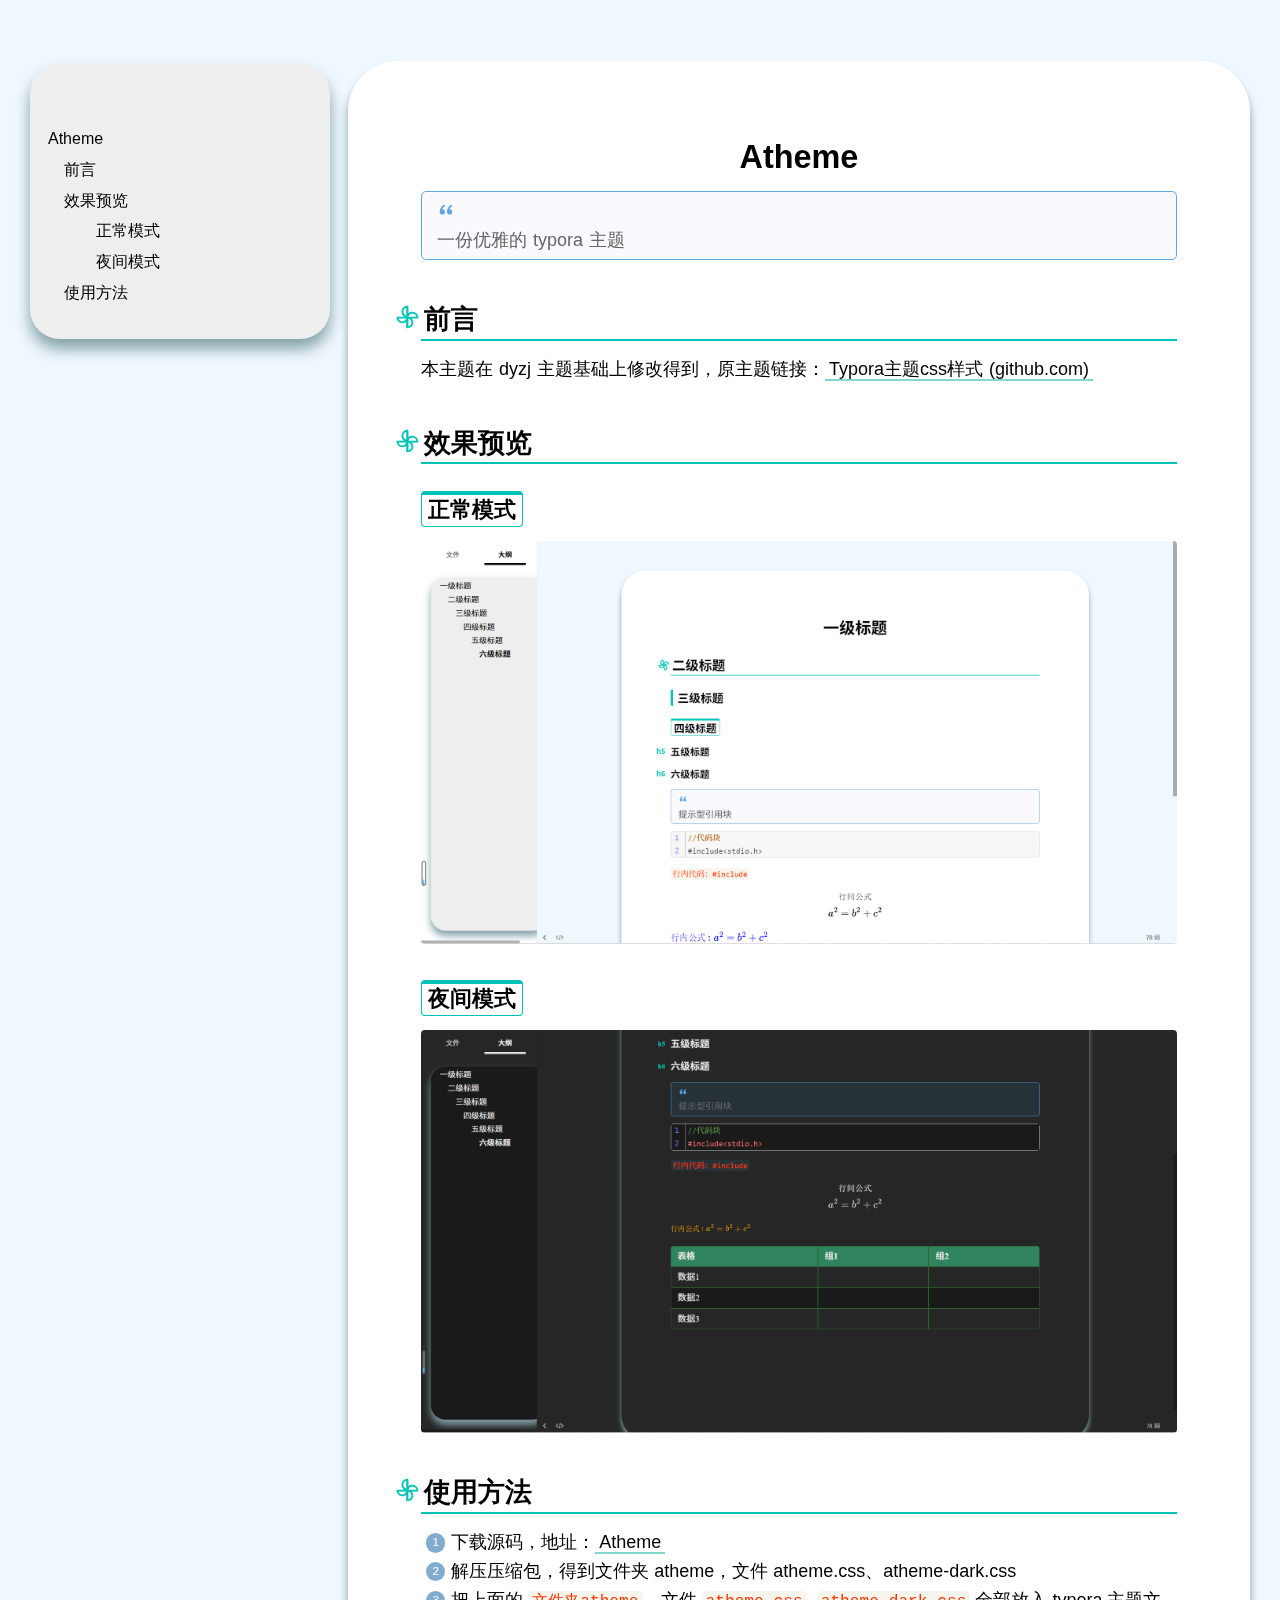
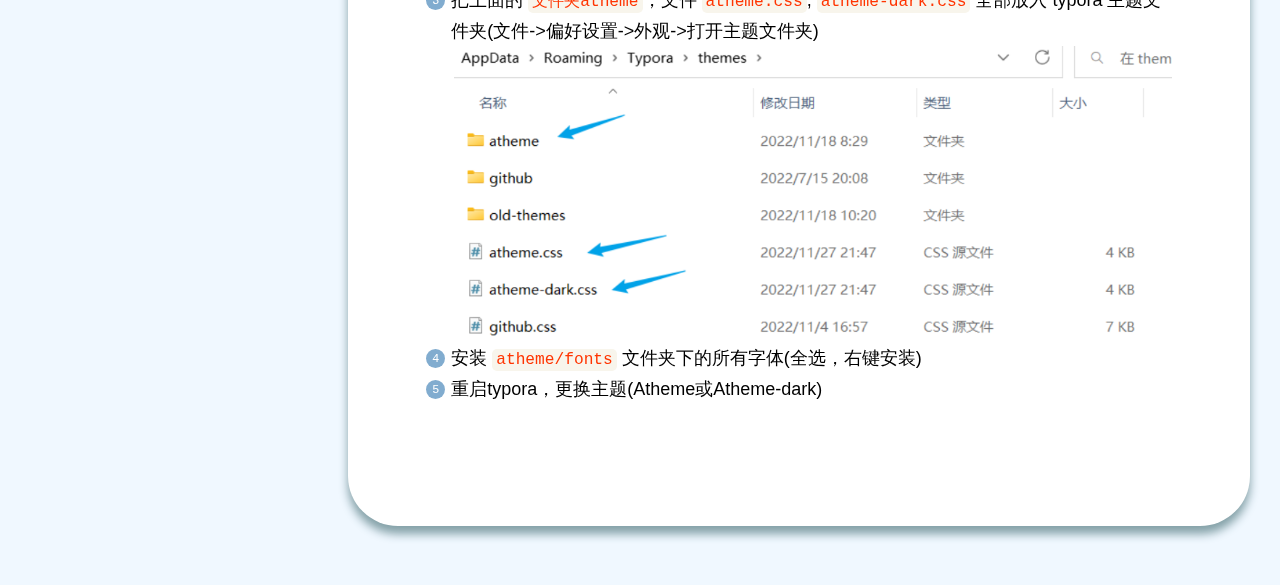
==== atheme.html @ 2ecd6b4b "update" ====
<!doctype html>
<html>
<head>
<meta charset='UTF-8'><meta name='viewport' content='width=device-width initial-scale=1'>

<style type='text/css'>html {overflow-x: initial !important;}:root { --bg-color:#ffffff; --text-color:#333333; --select-text-bg-color:#B5D6FC; --select-text-font-color:auto; --monospace:"Lucida Console",Consolas,"Courier",monospace; --title-bar-height:20px; }
.mac-os-11 { --title-bar-height:28px; }
html { font-size: 14px; background-color: var(--bg-color); color: var(--text-color); font-family: "Helvetica Neue", Helvetica, Arial, sans-serif; -webkit-font-smoothing: antialiased; }
body { margin: 0px; padding: 0px; height: auto; inset: 0px; font-size: 1rem; line-height: 1.42857; overflow-x: hidden; background: inherit; tab-size: 4; }
iframe { margin: auto; }
a.url { word-break: break-all; }
a:active, a:hover { outline: 0px; }
.in-text-selection, ::selection { text-shadow: none; background: var(--select-text-bg-color); color: var(--select-text-font-color); }
#write { margin: 0px auto; height: auto; width: inherit; word-break: normal; overflow-wrap: break-word; position: relative; white-space: normal; overflow-x: visible; padding-top: 36px; }
#write.first-line-indent p { text-indent: 2em; }
#write.first-line-indent li p, #write.first-line-indent p * { text-indent: 0px; }
#write.first-line-indent li { margin-left: 2em; }
.for-image #write { padding-left: 8px; padding-right: 8px; }
body.typora-export { padding-left: 30px; padding-right: 30px; }
.typora-export .footnote-line, .typora-export li, .typora-export p { white-space: pre-wrap; }
.typora-export .task-list-item input { pointer-events: none; }
@media screen and (max-width: 500px) {
  body.typora-export { padding-left: 0px; padding-right: 0px; }
  #write { padding-left: 20px; padding-right: 20px; }
}
#write li > figure:last-child { margin-bottom: 0.5rem; }
#write ol, #write ul { position: relative; }
img { max-width: 100%; vertical-align: middle; image-orientation: from-image; }
button, input, select, textarea { color: inherit; font: inherit; }
input[type="checkbox"], input[type="radio"] { line-height: normal; padding: 0px; }
*, ::after, ::before { box-sizing: border-box; }
#write h1, #write h2, #write h3, #write h4, #write h5, #write h6, #write p, #write pre { width: inherit; }
#write h1, #write h2, #write h3, #write h4, #write h5, #write h6, #write p { position: relative; }
p { line-height: inherit; }
h1, h2, h3, h4, h5, h6 { break-after: avoid-page; break-inside: avoid; orphans: 4; }
p { orphans: 4; }
h1 { font-size: 2rem; }
h2 { font-size: 1.8rem; }
h3 { font-size: 1.6rem; }
h4 { font-size: 1.4rem; }
h5 { font-size: 1.2rem; }
h6 { font-size: 1rem; }
.md-math-block, .md-rawblock, h1, h2, h3, h4, h5, h6, p { margin-top: 1rem; margin-bottom: 1rem; }
.hidden { display: none; }
.md-blockmeta { color: rgb(204, 204, 204); font-weight: 700; font-style: italic; }
a { cursor: pointer; }
sup.md-footnote { padding: 2px 4px; background-color: rgba(238, 238, 238, 0.7); color: rgb(85, 85, 85); border-radius: 4px; cursor: pointer; }
sup.md-footnote a, sup.md-footnote a:hover { color: inherit; text-transform: inherit; text-decoration: inherit; }
#write input[type="checkbox"] { cursor: pointer; width: inherit; height: inherit; }
figure { overflow-x: auto; margin: 1.2em 0px; max-width: calc(100% + 16px); padding: 0px; }
figure > table { margin: 0px; }
thead, tr { break-inside: avoid; break-after: auto; }
thead { display: table-header-group; }
table { border-collapse: collapse; border-spacing: 0px; width: 100%; overflow: auto; break-inside: auto; text-align: left; }
table.md-table td { min-width: 32px; }
.CodeMirror-gutters { border-right: 0px; background-color: inherit; }
.CodeMirror-linenumber { user-select: none; }
.CodeMirror { text-align: left; }
.CodeMirror-placeholder { opacity: 0.3; }
.CodeMirror pre { padding: 0px 4px; }
.CodeMirror-lines { padding: 0px; }
div.hr:focus { cursor: none; }
#write pre { white-space: pre-wrap; }
#write.fences-no-line-wrapping pre { white-space: pre; }
#write pre.ty-contain-cm { white-space: normal; }
.CodeMirror-gutters { margin-right: 4px; }
.md-fences { font-size: 0.9rem; display: block; break-inside: avoid; text-align: left; overflow: visible; white-space: pre; background: inherit; position: relative !important; }
.md-fences-adv-panel { width: 100%; margin-top: 10px; text-align: center; padding-top: 0px; padding-bottom: 8px; overflow-x: auto; }
#write .md-fences.mock-cm { white-space: pre-wrap; }
.md-fences.md-fences-with-lineno { padding-left: 0px; }
#write.fences-no-line-wrapping .md-fences.mock-cm { white-space: pre; overflow-x: auto; }
.md-fences.mock-cm.md-fences-with-lineno { padding-left: 8px; }
.CodeMirror-line, twitterwidget { break-inside: avoid; }
svg { break-inside: avoid; }
.footnotes { opacity: 0.8; font-size: 0.9rem; margin-top: 1em; margin-bottom: 1em; }
.footnotes + .footnotes { margin-top: 0px; }
.md-reset { margin: 0px; padding: 0px; border: 0px; outline: 0px; vertical-align: top; background: 0px 0px; text-decoration: none; text-shadow: none; float: none; position: static; width: auto; height: auto; white-space: nowrap; cursor: inherit; -webkit-tap-highlight-color: transparent; line-height: normal; font-weight: 400; text-align: left; box-sizing: content-box; direction: ltr; }
li div { padding-top: 0px; }
blockquote { margin: 1rem 0px; }
li .mathjax-block, li p { margin: 0.5rem 0px; }
li blockquote { margin: 1rem 0px; }
li { margin: 0px; position: relative; }
blockquote > :last-child { margin-bottom: 0px; }
blockquote > :first-child, li > :first-child { margin-top: 0px; }
.footnotes-area { color: rgb(136, 136, 136); margin-top: 0.714rem; padding-bottom: 0.143rem; white-space: normal; }
#write .footnote-line { white-space: pre-wrap; }
@media print {
  body, html { border: 1px solid transparent; height: 99%; break-after: avoid; break-before: avoid; font-variant-ligatures: no-common-ligatures; }
  #write { margin-top: 0px; padding-top: 0px; border-color: transparent !important; padding-bottom: 0px !important; }
  .typora-export * { -webkit-print-color-adjust: exact; }
  .typora-export #write { break-after: avoid; }
  .typora-export #write::after { height: 0px; }
  .is-mac table { break-inside: avoid; }
  .typora-export-show-outline .typora-export-sidebar { display: none; }
}
.footnote-line { margin-top: 0.714em; font-size: 0.7em; }
a img, img a { cursor: pointer; }
pre.md-meta-block { font-size: 0.8rem; min-height: 0.8rem; white-space: pre-wrap; background: rgb(204, 204, 204); display: block; overflow-x: hidden; }
p > .md-image:only-child:not(.md-img-error) img, p > img:only-child { display: block; margin: auto; }
#write.first-line-indent p > .md-image:only-child:not(.md-img-error) img { left: -2em; position: relative; }
p > .md-image:only-child { display: inline-block; width: 100%; }
#write .MathJax_Display { margin: 0.8em 0px 0px; }
.md-math-block { width: 100%; }
.md-math-block:not(:empty)::after { display: none; }
.MathJax_ref { fill: currentcolor; }
[contenteditable="true"]:active, [contenteditable="true"]:focus, [contenteditable="false"]:active, [contenteditable="false"]:focus { outline: 0px; box-shadow: none; }
.md-task-list-item { position: relative; list-style-type: none; }
.task-list-item.md-task-list-item { padding-left: 0px; }
.md-task-list-item > input { position: absolute; top: 0px; left: 0px; margin-left: -1.2em; margin-top: calc(1em - 10px); border: none; }
.math { font-size: 1rem; }
.md-toc { min-height: 3.58rem; position: relative; font-size: 0.9rem; border-radius: 10px; }
.md-toc-content { position: relative; margin-left: 0px; }
.md-toc-content::after, .md-toc::after { display: none; }
.md-toc-item { display: block; color: rgb(65, 131, 196); }
.md-toc-item a { text-decoration: none; }
.md-toc-inner:hover { text-decoration: underline; }
.md-toc-inner { display: inline-block; cursor: pointer; }
.md-toc-h1 .md-toc-inner { margin-left: 0px; font-weight: 700; }
.md-toc-h2 .md-toc-inner { margin-left: 2em; }
.md-toc-h3 .md-toc-inner { margin-left: 4em; }
.md-toc-h4 .md-toc-inner { margin-left: 6em; }
.md-toc-h5 .md-toc-inner { margin-left: 8em; }
.md-toc-h6 .md-toc-inner { margin-left: 10em; }
@media screen and (max-width: 48em) {
  .md-toc-h3 .md-toc-inner { margin-left: 3.5em; }
  .md-toc-h4 .md-toc-inner { margin-left: 5em; }
  .md-toc-h5 .md-toc-inner { margin-left: 6.5em; }
  .md-toc-h6 .md-toc-inner { margin-left: 8em; }
}
a.md-toc-inner { font-size: inherit; font-style: inherit; font-weight: inherit; line-height: inherit; }
.footnote-line a:not(.reversefootnote) { color: inherit; }
.reversefootnote { font-family: ui-monospace, sans-serif; }
.md-attr { display: none; }
.md-fn-count::after { content: "."; }
code, pre, samp, tt { font-family: var(--monospace); }
kbd { margin: 0px 0.1em; padding: 0.1em 0.6em; font-size: 0.8em; color: rgb(36, 39, 41); background: rgb(255, 255, 255); border: 1px solid rgb(173, 179, 185); border-radius: 3px; box-shadow: rgba(12, 13, 14, 0.2) 0px 1px 0px, rgb(255, 255, 255) 0px 0px 0px 2px inset; white-space: nowrap; vertical-align: middle; }
.md-comment { color: rgb(162, 127, 3); opacity: 0.6; font-family: var(--monospace); }
code { text-align: left; vertical-align: initial; }
a.md-print-anchor { white-space: pre !important; border-width: initial !important; border-style: none !important; border-color: initial !important; display: inline-block !important; position: absolute !important; width: 1px !important; right: 0px !important; outline: 0px !important; background: 0px 0px !important; text-decoration: initial !important; text-shadow: initial !important; }
.os-windows.monocolor-emoji .md-emoji { font-family: "Segoe UI Symbol", sans-serif; }
.md-diagram-panel > svg { max-width: 100%; }
[lang="flow"] svg, [lang="mermaid"] svg { max-width: 100%; height: auto; }
[lang="mermaid"] .node text { font-size: 1rem; }
table tr th { border-bottom: 0px; }
video { max-width: 100%; display: block; margin: 0px auto; }
iframe { max-width: 100%; width: 100%; border: none; }
.highlight td, .highlight tr { border: 0px; }
mark { background: rgb(255, 255, 0); color: rgb(0, 0, 0); }
.md-html-inline .md-plain, .md-html-inline strong, mark .md-inline-math, mark strong { color: inherit; }
.md-expand mark .md-meta { opacity: 0.3 !important; }
mark .md-meta { color: rgb(0, 0, 0); }
@media print {
  .typora-export h1, .typora-export h2, .typora-export h3, .typora-export h4, .typora-export h5, .typora-export h6 { break-inside: avoid; }
}
.md-diagram-panel .messageText { stroke: none !important; }
.md-diagram-panel .start-state { fill: var(--node-fill); }
.md-diagram-panel .edgeLabel rect { opacity: 1 !important; }
.md-fences.md-fences-math { font-size: 1em; }
.md-fences-advanced:not(.md-focus) { padding: 0px; white-space: nowrap; border: 0px; }
.md-fences-advanced:not(.md-focus) { background: inherit; }
.typora-export-show-outline .typora-export-content { max-width: 1440px; margin: auto; display: flex; flex-direction: row; }
.typora-export-sidebar { width: 300px; font-size: 0.8rem; margin-top: 80px; margin-right: 18px; }
.typora-export-show-outline #write { --webkit-flex:2; flex: 2 1 0%; }
.typora-export-sidebar .outline-content { position: fixed; top: 0px; max-height: 100%; overflow: hidden auto; padding-bottom: 30px; padding-top: 60px; width: 300px; }
@media screen and (max-width: 1024px) {
  .typora-export-sidebar, .typora-export-sidebar .outline-content { width: 240px; }
}
@media screen and (max-width: 800px) {
  .typora-export-sidebar { display: none; }
}
.outline-content li, .outline-content ul { margin-left: 0px; margin-right: 0px; padding-left: 0px; padding-right: 0px; list-style: none; }
.outline-content ul { margin-top: 0px; margin-bottom: 0px; }
.outline-content strong { font-weight: 400; }
.outline-expander { width: 1rem; height: 1.42857rem; position: relative; display: table-cell; vertical-align: middle; cursor: pointer; padding-left: 4px; }
.outline-expander::before { content: ""; position: relative; font-family: Ionicons; display: inline-block; font-size: 8px; vertical-align: middle; }
.outline-item { padding-top: 3px; padding-bottom: 3px; cursor: pointer; }
.outline-expander:hover::before { content: ""; }
.outline-h1 > .outline-item { padding-left: 0px; }
.outline-h2 > .outline-item { padding-left: 1em; }
.outline-h3 > .outline-item { padding-left: 2em; }
.outline-h4 > .outline-item { padding-left: 3em; }
.outline-h5 > .outline-item { padding-left: 4em; }
.outline-h6 > .outline-item { padding-left: 5em; }
.outline-label { cursor: pointer; display: table-cell; vertical-align: middle; text-decoration: none; color: inherit; }
.outline-label:hover { text-decoration: underline; }
.outline-item:hover { border-color: rgb(245, 245, 245); background-color: var(--item-hover-bg-color); }
.outline-item:hover { margin-left: -28px; margin-right: -28px; border-left: 28px solid transparent; border-right: 28px solid transparent; }
.outline-item-single .outline-expander::before, .outline-item-single .outline-expander:hover::before { display: none; }
.outline-item-open > .outline-item > .outline-expander::before { content: ""; }
.outline-children { display: none; }
.info-panel-tab-wrapper { display: none; }
.outline-item-open > .outline-children { display: block; }
.typora-export .outline-item { padding-top: 1px; padding-bottom: 1px; }
.typora-export .outline-item:hover { margin-right: -8px; border-right: 8px solid transparent; }
.typora-export .outline-expander::before { content: "+"; font-family: inherit; top: -1px; }
.typora-export .outline-expander:hover::before, .typora-export .outline-item-open > .outline-item > .outline-expander::before { content: "−"; }
.typora-export-collapse-outline .outline-children { display: none; }
.typora-export-collapse-outline .outline-item-open > .outline-children, .typora-export-no-collapse-outline .outline-children { display: block; }
.typora-export-no-collapse-outline .outline-expander::before { content: "" !important; }
.typora-export-show-outline .outline-item-active > .outline-item .outline-label { font-weight: 700; }
.md-inline-math-container mjx-container { zoom: 0.95; }
mjx-container { break-inside: avoid; }


/* 图标 */
@font-face {font-family: 'iconfont';src: url('[data-uri]') format('truetype');}.iconfont {font-family: "iconfont" !important;font-size: 16px;font-style: normal;-webkit-font-smoothing: antialiased;-moz-osx-font-smoothing: grayscale;}.icon-quote:before {content: "\e60c";}.icon-fengche:before {content: "\e625";}
/* 页面 */
html {
    font-size: 18px;
    background-color: var(--bg-color);
    -webkit-font-smoothing: antialiased;
}
body {
    font-family: var(--body-font);
    color: var(--body-color);
    line-height: 1.6rem;
}
#write {
    max-width: 950px;
    margin: 5% auto;
    padding: 5% 6% 10%;
    background-color: var(--write-color);
    border-radius: 50px;
    box-shadow: #84A1A8 0px 8px 10px;
}
/* 段落 */
#write p {
    line-height: 1.6rem;
    word-spacing: .05rem;
}
#write>ul:first-child,
#write>ol:first-child {
    margin-top: 30px;
}
/* 链接 */
#write a {
    border-bottom: 2px solid var(--abottom-color);
    padding: 0 4px;
    transition: .5s;
    color: var(--atext-color);
    text-decoration: none;
}
#write a span {
    cursor: pointer;
    display: inline-block;
    position: relative;
    transition: 0.5s;
}
#write a span:after {
    content: '»';
    position: absolute;
    opacity: 0;
    top: 0;
    right: -20px;
    transition: 0.5s;
}
#write a:hover {
    border-radius: 6px;
    background-color: var(--abottom-color);
    cursor: pointer;
}
#write a:hover span {
    padding-right: 25px;
}
#write a:hover span:after {
    opacity: 1;
    right: 0;
}
#write h2 a,
#write h4 a {
    border-bottom: none !important;
}
h2 a:hover:before,
h4 a:hover:before {
    content: none !important;
}
#write a:empty {
    padding-left: 0px;
    padding-right: 0px;
}
/* 目录 */
#write a.md-toc-inner {
    line-height: 1.6;
    white-space: pre-line;
    border-bottom: none;
    color: var(--toc-color);
}
.md-toc {
    margin-top: 40px;
    padding-bottom: 20px;
}
#write a.md-toc-inner:hover {
    text-decoration: underline;
    color: var(--toc-color) !important;
    background-color: inherit;
    border-radius: 0px;
}
#write a.md-toc-inner:hover:before {
    content: none !important;
}
/* 标题 */
h1,
h2,
h3,
h4,
h5,
h6 {
    position: relative;
    margin-top: 1rem;
    margin-bottom: 1rem;
    font-weight: bold;
    line-height: 1.4;
    cursor: text;
}
h1:hover a.anchor,
h2:hover a.anchor,
h3:hover a.anchor,
h4:hover a.anchor,
h5:hover a.anchor,
h6:hover a.anchor {
    text-decoration: none;
}
h1 code {
    font-size: inherit !important;
}
h2 code {
    font-size: inherit !important;
}
h3 code {
    font-size: inherit !important;
}
h4 code {
    font-size: inherit !important;
}
h5 code {
    font-size: inherit !important;
}
h6 code {
    font-size: inherit !important;
}
h1 {
    text-align: center;
    font-size: 1.8em;
    line-height: 1.2;
    margin: 0.5em auto 0.2em;
    display: block;
}
h1 span {
    display: inline-block;
    position: relative;
}
h1 span:after {
    background: var(--titlebefore-color);
    bottom: -5px;
    content: '';
    height: 2px;
    left: 0;
    position: absolute;
    transform: scaleX(0);
    width: 100%;
    transition-delay: 0s;
    transition-duration: 0.2s;
    transition-timing-function: ease-in-out;
}
h1:hover span:after {
    transform: scaleX(1);
}
h2 {
    margin: 1.4em auto 0.2em;
    font-size: 1.5em;
    border-bottom: 2px solid var(--titlebefore-color);
}
h2::before {
    content: '\e625' !important;
    color: var(--titlebefore-color);
    font-family: "iconfont";
}
@keyframes avatar_turn_around {
    from {
        transform: rotate(0)
    }
    to {
        transform: rotate(360deg)
    }
}
h2:before {
    display: inline-block;
    animation: avatar_turn_around 2s linear infinite;
    font-size: 28px;
    margin-left: -28px;
}
h2 * {
    margin-left: .18rem;
}
.about-content-description h2:before {
    content: none !important;
}
.about-content-description h2 {
    border-bottom: none;
}
h3 {
    font-size: 1.3em;
    line-height: 1.43;
    margin: 1.2em auto 0.2em;
    padding-left: 9px;
    border-left: 5px solid var(--titlebefore-color);
    border-radius: 4px;
}
h4 {
    margin-top: 1.0em;
    margin-bottom: -1.2em;
    font-size: 1.2em;
    padding-left: 6px;
    padding-right: 6px;
    display: inline-block;
    border: 1px solid var(--titlebefore-color);
    border-top: 4px solid var(--titlebefore-color);
    border-radius: 4px;
}
h2:hover:before,
h3:hover:before,
h4:hover:before,
h5:hover:before,
h6:hover:before {
    color: var(--focus-color);
}
h2:hover,
h3:hover,
h4:hover{
    border-color: var(--focus-color);
}
h5::before,
h6::before {
    position: absolute;
    right: calc(100% + .55em);
    top: 0;
    color: var(--titlebefore-color);
    font-size: 0.8rem;
    font-weight: bold;
    font-variant: 'small-caps';
    white-space: nowrap;
    border: 0;
}
h5,
h6 {
    font-size: 1.1rem;
}
h5::before {
    content: 'h5';
    top: 0.18rem;
}
h6::before {
    content: 'h6';
    top: 0.18rem;
}
#write>h5.md-focus:before {
    left: -1.5625rem;
    top: .285714286rem;
}
#write>h6.md-focus:before {
    left: -1.5625rem;
    top: .285714286rem;
}
p,
blockquote,
ul,
ol,
dl,
table {
    margin: 0.8em 0;
}
li>ol,
li>ul {
    margin: 0 0;
}
li p.first {
    display: inline-block;
}
ul,
ol {
    padding-left: 30px;
}
ul:first-child,
ol:first-child {
    margin-top: 0;
}
ul:last-child,
ol:last-child {
    margin-bottom: 0;
}
/* 引用块 */
blockquote {
    border: 1px solid var(--blockquoteicon-color);
    padding: 4px 15px;
    color: #666666;
    background-color: var(--blockquotebg-color);
    border-radius: 5px;
    position: relative;
}
blockquote::before {
    content: '\e60c';
    font-family: "iconfont";
    color: var(--blockquoteicon-color);
    position: top;
    font-size: 1rem;
    font-weight: 500;
}
blockquote:hover {
    box-shadow: #84A1A8 0px 8px 10px;
    border-left: 3px solid var(--focus-color);
}
blockquote:hover:before {
    color: var(--focus-color);
}
/* 表格 */
table {
    padding: 0;
    word-break: initial;
    border-collapse: separate;
}
table tr:nth-child(2n) {
    background-color: var(--tableevenrow-color);
}
table tr th {
    font-weight: bold;
    border: 1px solid var(--tableborder-color);
    background-color: var(--tablethbg-color);
    border-bottom: 0;
    text-align: left;
    margin: 0;
    padding: 6px 13px;
}
table tr td {
    border: 1px solid var(--tableborder-color);
    text-align: left;
    margin: 0;
    padding: 6px 13px;
}
table tr:first-child th:first-child {
    border-top-left-radius: 5px;
}
table tr:first-child th:last-child {
    border-top-right-radius: 5px;
}
table tr:last-child td:last-child {
    border-bottom-right-radius: 5px;
}
table tr:last-child td:first-child {
    border-bottom-left-radius: 5px;
}
table tr th:first-child,
table tr td:first-child {
    margin-top: 0;
}
table tr th:last-child,
table tr td:last-child {
    margin-bottom: 0;
}
table tr:hover {
    background-color: var(--tablefocusrow-color);
}
/* 代码块 */
.CodeMirror pre {
    font-family: var(--code-font);
    font-weight: 500;
    font-size: 0.9rem;
    padding-left: 5px;
}
.md-fences {
    background: var(--codeblockbg-color);
    border-radius: 5px;
    color: var(--codeblockfont-color);
    overflow-wrap: break-word;
    word-wrap: break-word;
    line-height: 1.6em;
    border: 1px solid #d0d5d7;
}
.md-fences:hover {
    box-shadow: #84A1A8 0px 8px 10px;
}
.CodeMirror-gutters {
    border-right: 1px solid rgb(199, 159, 159);
}
.cm-s-inner .CodeMirror-linenumber {
    color: var(--codeblocknum-color);
}
.CodeMirror-cursors .CodeMirror-cursor {
    border-left: 2px solid var(--focus-color);
}
.md-fences:not(.md-focus) .CodeMirror-code>*:hover {
    background-color: var(--codeblockline-color);
}
.md-fences.md-focus .CodeMirror-code>div.CodeMirror-activeline {
    background-color: var(--codeblockline-color);
}
/* 行内公式 */
[md-inline='inline_math'] {
    color: blue;
    font-size: 100%;
}
/* front-matter */
#write pre.md-meta-block {
    font-family: var(--body-font);
    color: var(--yaml-color) !important;
    padding: 15px;
    background: var(--yamlbg-color) !important;
    font-size: 0.8rem;
    line-height: 1.45;
    border-radius: 5px;
}
/* 行内代码 */
code {
    padding: 2px 4px;
    border-radius: 5px;
    font-family: var(--code-font);
    font-size: 0.9rem;
    color: var(--code-color);
    background-color: var(--codebg-color);
}
/* 分割线 */
hr {
    width: 80%;
    margin: 0 auto;
    border: 0;
    height: 2px;
    background-image: linear-gradient(to right, rgba(0, 0, 0, 0), var(--split-color), rgba(0, 0, 0, 0));
}
.cm-s-inner .cm-link,
.cm-s-inner.cm-link {
    color: #22a2c9;
}
.cm-s-inner .cm-string {
    color: #22a2c9;
}
/* 任务列表 */
.md-task-list-item>input {
    margin-left: -1.3em;
}
.md-task-list-item:before {
    content: none !important;
}
.mathjax-block>.code-tooltip {
    bottom: .375rem;
}
/* 图片 */
.md-image {
    margin: 15px auto 5px;
}
img {
    border-radius: 5px;
}
img:hover {
    box-shadow: #84A1A8 0px 10px 15px;
}
.md-tag {
    color: inherit;
}
/* 侧边 */
.sidebar-tabs {
    border-bottom: none;
}
#typora-sidebar {
    background-color: var(--write-color);
}
.outline-content {
    margin: 5% 0 5%;
    background-color: var(--sidebarbg-color);
    border-radius: 30px;
    box-shadow: #84A1A8 0px 10px 15px;
}
.outline-item {
    font-size: 16px;
}
.outline-item:hover {
    color: var(--titlebefore-color) !important;
    background-color: var(--sidelist-selected-color);
}
.md-lang {
    color: #b4654d;
}
/* 有序无序列表 */
#write ul li,
#write ol li,
#write .ul .li,
#write .ol .li {
    list-style-type: none;
}
#write ul>li:not(.tab):before,
#write .ul>.li:not(.tab):before {
    margin-left: -22px;
    margin-top: 9px;
    width: .62em;
    height: .62em;
    border: .1em solid var(--ulol-color);
    border-radius: .31em;
    background: 0 0;
    content: '';
    line-height: .42em;
}
#write ol li:before,
#write ul li:before,
#write .ol .li:before,
#write .ul .li:before {
    position: absolute;
    background: var(--ulol-color);
    color: var(--olfore-color);
    cursor: pointer;
    transition: all .3s ease-out;
}
#write ol li:first-child,
#write .ol .li:first-child {
    counter-reset: li;
}
#write ol li:hover:before,
#write ul li:hover:before,
#write .ol .li:hover:before,
#write .ul .li:hover:before {
    transform: rotate(360deg);
}
#write ul>li:not(.tab):hover:before,
#write .ul>.li:not(.tab):hover:before {
    border-color: var(--focus-color);
}
#write ol>li:before,
#write .ol>.li:before {
    margin-top: 5px;
    margin-left: -25px;
    width: 1.65em;
    height: 1.65em;
    border-radius: 0.825em;
    content: counter(li);
    counter-increment: li;
    text-align: center;
    font-size: .65em;
    line-height: 1.60em;
}
/* 打印 */
@media print {
    html,
    body {
        font-size: 15px !important;
        font-family: Times, '思源宋体', serif !important;
    }
    pre {
        page-break-inside: avoid;
        word-wrap: break-word;
    }
    #write {
        background: var(--write-color) !important;
        box-shadow: none !important;
        margin: 0 auto !important;
        padding: 20px 30px 160px !important;
    }
}@import url();
:root {
    --select-text-bg-color: #ffafa3;/* 文本选中背景色（粉红）*/
    --bg-color: rgb(240, 248, 255);/* 整体背景色 */
    --write-color: #fff;    /* 书写区背景色 */
    --sidebarbg-color: #eee;/* 侧边栏背景色 */
    --focus-color: #ff5d52;/* 点击某些元素（如标题）显示的颜色（偏红） */
    --codeblockbg-color: rgba(238, 238, 238, 0.2);/* 代码块背景色（灰色） */
    --codeblockfont-color: #555;/* 代码块默认字体颜色（黑色） */
    --codeblockline-color: #e0f8f8;/* 代码块选中行颜色（青色） */
    --titlebefore-color: #00c4b6;/* 各级标题点缀颜色（绿色） */
    --codeblocknum-color: rgba(128, 128, 255, 0.8);/* 代码块行编号颜色（蓝色） */
    --blockquoteicon-color: #5fa7e4; /* blockquote提示图标色（蓝色） */
    --blockquotebg-color: rgba(230, 230, 250, 0.2);/* blockquote背景色（淡蓝） */
    --ulol-color: #81accf;/* 有序无序列表前缀颜色（灰色） */
    --olfore-color: #fff;/* 有序列表字体颜色（白色） */
    --tableevenrow-color: rgba(238, 238, 238, 0.4);/* 表格偶数行颜色（淡灰） */
    --tablefocusrow-color: #e0f8f8;/* 表格鼠标悬停行颜色（淡蓝） */
    --tableborder-color: #c5c5c5;/* 表格边框色（黑色） */
    --tablethbg-color: rgba(199, 237, 204, 0.3);/* 表格表头背景色（淡绿） */
    --scrollbar-color: #9e9e9e;/* 滚动条颜色（灰色） */
    --toc-color: #00a0a0;/* 目录颜色（绿色） */
    --atext-color: black;/* 超链接文本颜色（黑色） */
    --ahover-color: #ffffffe6;/* 超链接悬停文本颜色（白色） */
    --abottom-color: #81d8cf;/* 超链接下划线颜色（青色） */
    --code-color: #ff3502;/* 行内代码前景色（红色） */
    --codebg-color: #f8f5ec;/* 行内代码背景色（淡红） */
    --split-color: #00c4b6;/* 分割线颜色（绿色） */
    --body-color: #000000;/* 文本颜色（黑色） */
    --para-color: #000000;/* 段落文本颜色（黑色） */
    --sidelist-selected-color: #eeeeee;/* 侧边栏条目选中背景色（灰色） */
    --yamlbg-color: #f7f7f7;/* 头部YAML背景色（白色） */
    --yaml-color: #585858;/* 头部YAML字体颜色（黑色） */
    --body-font: '思源黑体 CN', sans-serif;/* 字体 */
    --code-font: 'Consolas', '思源宋体', monospace;/* 代码块以及行内代码字体 */
}


</style><title>readme</title>
</head>
<body class='typora-export os-windows typora-export-show-outline typora-export-no-collapse-outline'><div class='typora-export-content'>
<div class="typora-export-sidebar"><div class="outline-content"><li class="outline-item-wrapper outline-h1"><div class="outline-item"><span class="outline-expander"></span><a class="outline-label" href="#atheme">Atheme</a></div><ul class="outline-children"><li class="outline-item-wrapper outline-h2"><div class="outline-item"><span class="outline-expander"></span><a class="outline-label" href="#前言">前言</a></div><ul class="outline-children"></ul></li><li class="outline-item-wrapper outline-h2"><div class="outline-item"><span class="outline-expander"></span><a class="outline-label" href="#效果预览">效果预览</a></div><ul class="outline-children"><li class="outline-item-wrapper outline-h4"><div class="outline-item"><span class="outline-expander"></span><a class="outline-label" href="#正常模式">正常模式</a></div><ul class="outline-children"></ul></li><li class="outline-item-wrapper outline-h4"><div class="outline-item"><span class="outline-expander"></span><a class="outline-label" href="#夜间模式">夜间模式</a></div><ul class="outline-children"></ul></li></ul></li><li class="outline-item-wrapper outline-h2"><div class="outline-item"><span class="outline-expander"></span><a class="outline-label" href="#使用方法">使用方法</a></div><ul class="outline-children"></ul></li></ul></li></div></div><div id='write'  class=''><h1 id='atheme'><span>Atheme</span></h1><blockquote><p><span>一份优雅的 typora 主题</span></p></blockquote><h2 id='前言'><span>前言</span></h2><p><span>本主题在 dyzj 主题基础上修改得到，原主题链接：</span><a href='https://github.com/muggledy/typora-dyzj-theme'><span>Typora主题css样式 (github.com)</span></a></p><h2 id='效果预览'><span>效果预览</span></h2><h4 id='正常模式'><span>正常模式</span></h4><p><img src="readme.assets/image-20221130112616055.png" alt="image-20221130112616055" style="zoom:80%;" /></p><h4 id='夜间模式'><span>夜间模式</span></h4><p><img src="readme.assets/image-20221130112645681.png" alt="image-20221130112645681" style="zoom:80%;" /></p><h2 id='使用方法'><span>使用方法</span></h2><ol start='' ><li><span>下载源码，地址：</span><a href='https://pro.liano.top/Atheme-main.zip'><span>Atheme</span></a></li><li><span>解压压缩包，得到文件夹 atheme，文件 atheme.css、atheme-dark.css</span></li><li><span>把上面的 </span><code>文件夹atheme</code><span>，文件 </span><code>atheme.css</code><span>, </span><code>atheme-dark.css</code><span> 全部放入 typora 主题文件夹(文件-&gt;偏好设置-&gt;外观-&gt;打开主题文件夹)</span>
<img src="readme.assets/image-20221130112424163.png" alt="image-20221130112424163" style="zoom:80%;" /></li><li><span>安装 </span><code>atheme/fonts</code><span> 文件夹下的所有字体(全选，右键安装)</span></li><li><span>重启typora，更换主题(Atheme或Atheme-dark)</span></li></ol></div></div>

<script>(function(){var e=document.body.parentElement,t=[],n=null,i=document.body.classList.contains("typora-export-collapse-outline"),r=function(e,t,n){document.addEventListener(e,function(e){if(!e.defaultPrevented)for(var i=e.target;i&&i!=this;i=i.parentNode)if(i.matches(t)){!1===n.call(i,e)&&(e.preventDefault(),e.stopPropagation());break}},!1)};function o(){return e.scrollTop}r("click",".outline-expander",function(e){var t=this.closest(".outline-item-wrapper").classList;return t.contains("outline-item-open")?t.remove("outline-item-open"):t.add("outline-item-open"),d(),!1}),r("click",".outline-item",function(e){var t=this.querySelector(".outline-label");if(location.hash="#"+t.getAttribute("href"),i){var n=this.closest(".outline-item-wrapper").classList;n.contains("outline-item-open")||n.add("outline-item-open"),c(),n.add("outline-item-active")}});var a,s,l=function(){var e=o();n=null;for(var i=0;i<t.length&&t[i][1]-e<60;i++)n=t[i]},c=function(){document.querySelectorAll(".outline-item-active").forEach(e=>e.classList.remove("outline-item-active")),document.querySelectorAll(".outline-item-single.outline-item-open").forEach(e=>e.classList.remove("outline-item-open"))},d=function(){if(n){c();var e=document.querySelector('.outline-label[href="#'+(CSS.escape?CSS.escape(n[0]):n[0])+'"]');if(e)if(i){var t=e.closest(".outline-item-open>ul>.outline-item-wrapper");if(t)t.classList.add("outline-item-active");else{for(var r=(e=e.closest(".outline-item-wrapper")).parentElement.closest(".outline-item-wrapper");r;)r=(e=r).parentElement.closest(".outline-item-wrapper");e.classList.add("outline-item-active")}}else e.closest(".outline-item-wrapper").classList.add("outline-item-active")}};window.addEventListener("scroll",function(e){a&&clearTimeout(a),a=setTimeout(function(){l(),d()},300)});var u=function(){s=setTimeout(function(){!function(){t=[];var e=o();document.querySelector("#write").querySelectorAll("h1, h2, h3, h4, h5, h6").forEach(n=>{var i=n.getAttribute("id");t.push([i,e+n.getBoundingClientRect().y])})}(),l(),d()},300)};window.addEventListener("resize",function(e){s&&clearTimeout(s),u()}),u()})();</script></body>
</html>
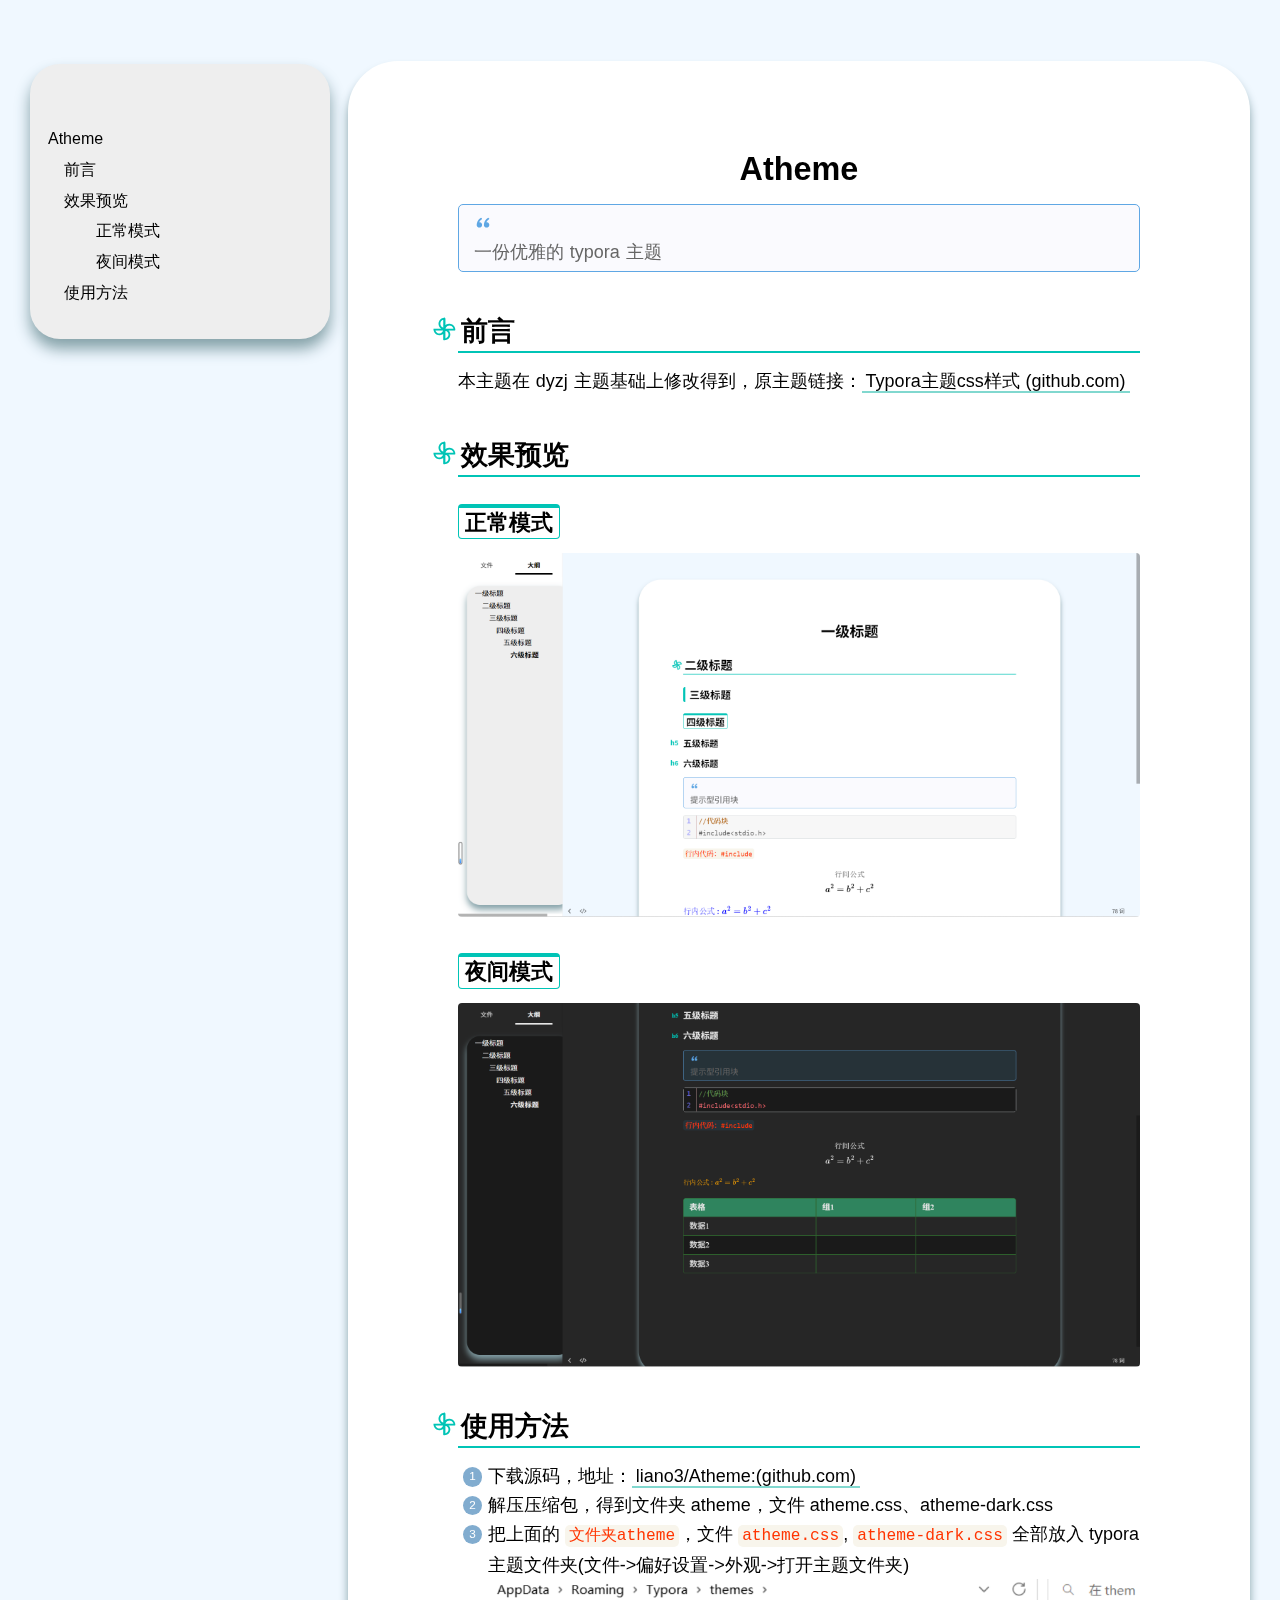
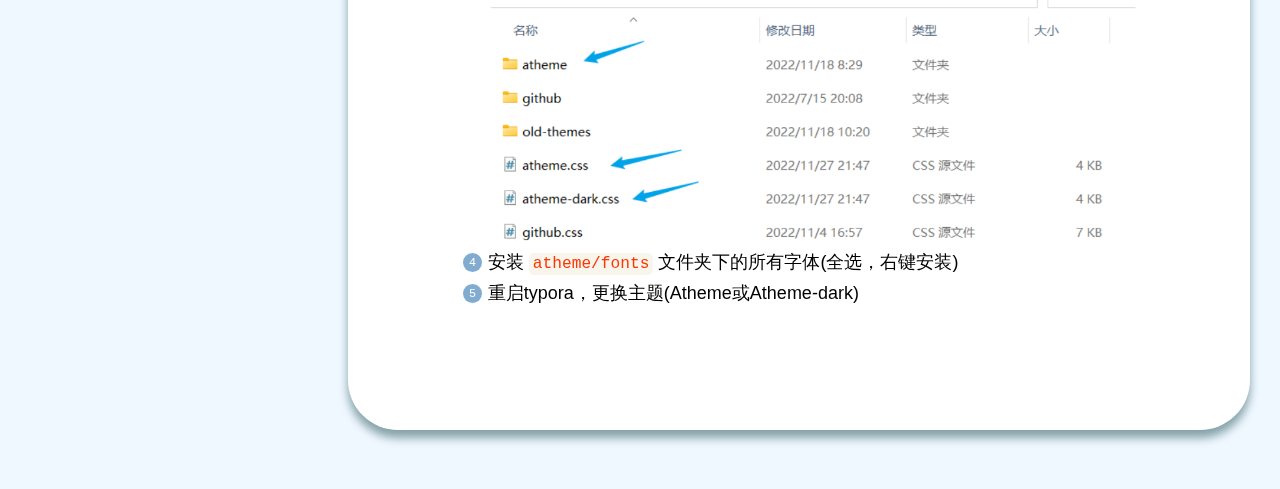
==== commit 98302f23: "update" ====
--- a/atheme.html
+++ b/atheme.html
@@ -218,7 +218,7 @@
 #write {
     max-width: 950px;
     margin: 5% auto;
-    padding: 5% 6% 10%;
+    padding: 6% 9% 10%;
     background-color: var(--write-color);
     border-radius: 50px;
     box-shadow: #84A1A8 0px 8px 10px;
@@ -751,7 +751,8 @@
         margin: 0 auto !important;
         padding: 20px 30px 160px !important;
     }
-}@import url();
+}
+@import url();
 :root {
     --select-text-bg-color: #ffafa3;/* 文本选中背景色（粉红）*/
     --bg-color: rgb(240, 248, 255);/* 整体背景色 */
@@ -792,7 +793,7 @@
 </style><title>readme</title>
 </head>
 <body class='typora-export os-windows typora-export-show-outline typora-export-no-collapse-outline'><div class='typora-export-content'>
-<div class="typora-export-sidebar"><div class="outline-content"><li class="outline-item-wrapper outline-h1"><div class="outline-item"><span class="outline-expander"></span><a class="outline-label" href="#atheme">Atheme</a></div><ul class="outline-children"><li class="outline-item-wrapper outline-h2"><div class="outline-item"><span class="outline-expander"></span><a class="outline-label" href="#前言">前言</a></div><ul class="outline-children"></ul></li><li class="outline-item-wrapper outline-h2"><div class="outline-item"><span class="outline-expander"></span><a class="outline-label" href="#效果预览">效果预览</a></div><ul class="outline-children"><li class="outline-item-wrapper outline-h4"><div class="outline-item"><span class="outline-expander"></span><a class="outline-label" href="#正常模式">正常模式</a></div><ul class="outline-children"></ul></li><li class="outline-item-wrapper outline-h4"><div class="outline-item"><span class="outline-expander"></span><a class="outline-label" href="#夜间模式">夜间模式</a></div><ul class="outline-children"></ul></li></ul></li><li class="outline-item-wrapper outline-h2"><div class="outline-item"><span class="outline-expander"></span><a class="outline-label" href="#使用方法">使用方法</a></div><ul class="outline-children"></ul></li></ul></li></div></div><div id='write'  class=''><h1 id='atheme'><span>Atheme</span></h1><blockquote><p><span>一份优雅的 typora 主题</span></p></blockquote><h2 id='前言'><span>前言</span></h2><p><span>本主题在 dyzj 主题基础上修改得到，原主题链接：</span><a href='https://github.com/muggledy/typora-dyzj-theme'><span>Typora主题css样式 (github.com)</span></a></p><h2 id='效果预览'><span>效果预览</span></h2><h4 id='正常模式'><span>正常模式</span></h4><p><img src="readme.assets/image-20221130112616055.png" alt="image-20221130112616055" style="zoom:80%;" /></p><h4 id='夜间模式'><span>夜间模式</span></h4><p><img src="readme.assets/image-20221130112645681.png" alt="image-20221130112645681" style="zoom:80%;" /></p><h2 id='使用方法'><span>使用方法</span></h2><ol start='' ><li><span>下载源码，地址：</span><a href='https://pro.liano.top/Atheme-main.zip'><span>Atheme</span></a></li><li><span>解压压缩包，得到文件夹 atheme，文件 atheme.css、atheme-dark.css</span></li><li><span>把上面的 </span><code>文件夹atheme</code><span>，文件 </span><code>atheme.css</code><span>, </span><code>atheme-dark.css</code><span> 全部放入 typora 主题文件夹(文件-&gt;偏好设置-&gt;外观-&gt;打开主题文件夹)</span>
+<div class="typora-export-sidebar"><div class="outline-content"><li class="outline-item-wrapper outline-h1"><div class="outline-item"><span class="outline-expander"></span><a class="outline-label" href="#atheme">Atheme</a></div><ul class="outline-children"><li class="outline-item-wrapper outline-h2"><div class="outline-item"><span class="outline-expander"></span><a class="outline-label" href="#前言">前言</a></div><ul class="outline-children"></ul></li><li class="outline-item-wrapper outline-h2"><div class="outline-item"><span class="outline-expander"></span><a class="outline-label" href="#效果预览">效果预览</a></div><ul class="outline-children"><li class="outline-item-wrapper outline-h4"><div class="outline-item"><span class="outline-expander"></span><a class="outline-label" href="#正常模式">正常模式</a></div><ul class="outline-children"></ul></li><li class="outline-item-wrapper outline-h4"><div class="outline-item"><span class="outline-expander"></span><a class="outline-label" href="#夜间模式">夜间模式</a></div><ul class="outline-children"></ul></li></ul></li><li class="outline-item-wrapper outline-h2"><div class="outline-item"><span class="outline-expander"></span><a class="outline-label" href="#使用方法">使用方法</a></div><ul class="outline-children"></ul></li></ul></li></div></div><div id='write'  class=''><h1 id='atheme'><span>Atheme</span></h1><blockquote><p><span>一份优雅的 typora 主题</span></p></blockquote><h2 id='前言'><span>前言</span></h2><p><span>本主题在 dyzj 主题基础上修改得到，原主题链接：</span><a href='https://github.com/muggledy/typora-dyzj-theme'><span>Typora主题css样式 (github.com)</span></a></p><h2 id='效果预览'><span>效果预览</span></h2><h4 id='正常模式'><span>正常模式</span></h4><p><img src="readme.assets/image-20221130112616055.png" alt="image-20221130112616055" style="zoom:80%;" /></p><h4 id='夜间模式'><span>夜间模式</span></h4><p><img src="readme.assets/image-20221130112645681.png" alt="image-20221130112645681" style="zoom:80%;" /></p><h2 id='使用方法'><span>使用方法</span></h2><ol start='' ><li><span>下载源码，地址：</span><a href='https://github.com/liano3/Atheme'><span>liano3/Atheme:(github.com)</span></a></li><li><span>解压压缩包，得到文件夹 atheme，文件 atheme.css、atheme-dark.css</span></li><li><span>把上面的 </span><code>文件夹atheme</code><span>，文件 </span><code>atheme.css</code><span>, </span><code>atheme-dark.css</code><span> 全部放入 typora 主题文件夹(文件-&gt;偏好设置-&gt;外观-&gt;打开主题文件夹)</span>
 <img src="readme.assets/image-20221130112424163.png" alt="image-20221130112424163" style="zoom:80%;" /></li><li><span>安装 </span><code>atheme/fonts</code><span> 文件夹下的所有字体(全选，右键安装)</span></li><li><span>重启typora，更换主题(Atheme或Atheme-dark)</span></li></ol></div></div>
 
 <script>(function(){var e=document.body.parentElement,t=[],n=null,i=document.body.classList.contains("typora-export-collapse-outline"),r=function(e,t,n){document.addEventListener(e,function(e){if(!e.defaultPrevented)for(var i=e.target;i&&i!=this;i=i.parentNode)if(i.matches(t)){!1===n.call(i,e)&&(e.preventDefault(),e.stopPropagation());break}},!1)};function o(){return e.scrollTop}r("click",".outline-expander",function(e){var t=this.closest(".outline-item-wrapper").classList;return t.contains("outline-item-open")?t.remove("outline-item-open"):t.add("outline-item-open"),d(),!1}),r("click",".outline-item",function(e){var t=this.querySelector(".outline-label");if(location.hash="#"+t.getAttribute("href"),i){var n=this.closest(".outline-item-wrapper").classList;n.contains("outline-item-open")||n.add("outline-item-open"),c(),n.add("outline-item-active")}});var a,s,l=function(){var e=o();n=null;for(var i=0;i<t.length&&t[i][1]-e<60;i++)n=t[i]},c=function(){document.querySelectorAll(".outline-item-active").forEach(e=>e.classList.remove("outline-item-active")),document.querySelectorAll(".outline-item-single.outline-item-open").forEach(e=>e.classList.remove("outline-item-open"))},d=function(){if(n){c();var e=document.querySelector('.outline-label[href="#'+(CSS.escape?CSS.escape(n[0]):n[0])+'"]');if(e)if(i){var t=e.closest(".outline-item-open>ul>.outline-item-wrapper");if(t)t.classList.add("outline-item-active");else{for(var r=(e=e.closest(".outline-item-wrapper")).parentElement.closest(".outline-item-wrapper");r;)r=(e=r).parentElement.closest(".outline-item-wrapper");e.classList.add("outline-item-active")}}else e.closest(".outline-item-wrapper").classList.add("outline-item-active")}};window.addEventListener("scroll",function(e){a&&clearTimeout(a),a=setTimeout(function(){l(),d()},300)});var u=function(){s=setTimeout(function(){!function(){t=[];var e=o();document.querySelector("#write").querySelectorAll("h1, h2, h3, h4, h5, h6").forEach(n=>{var i=n.getAttribute("id");t.push([i,e+n.getBoundingClientRect().y])})}(),l(),d()},300)};window.addEventListener("resize",function(e){s&&clearTimeout(s),u()}),u()})();</script></body>
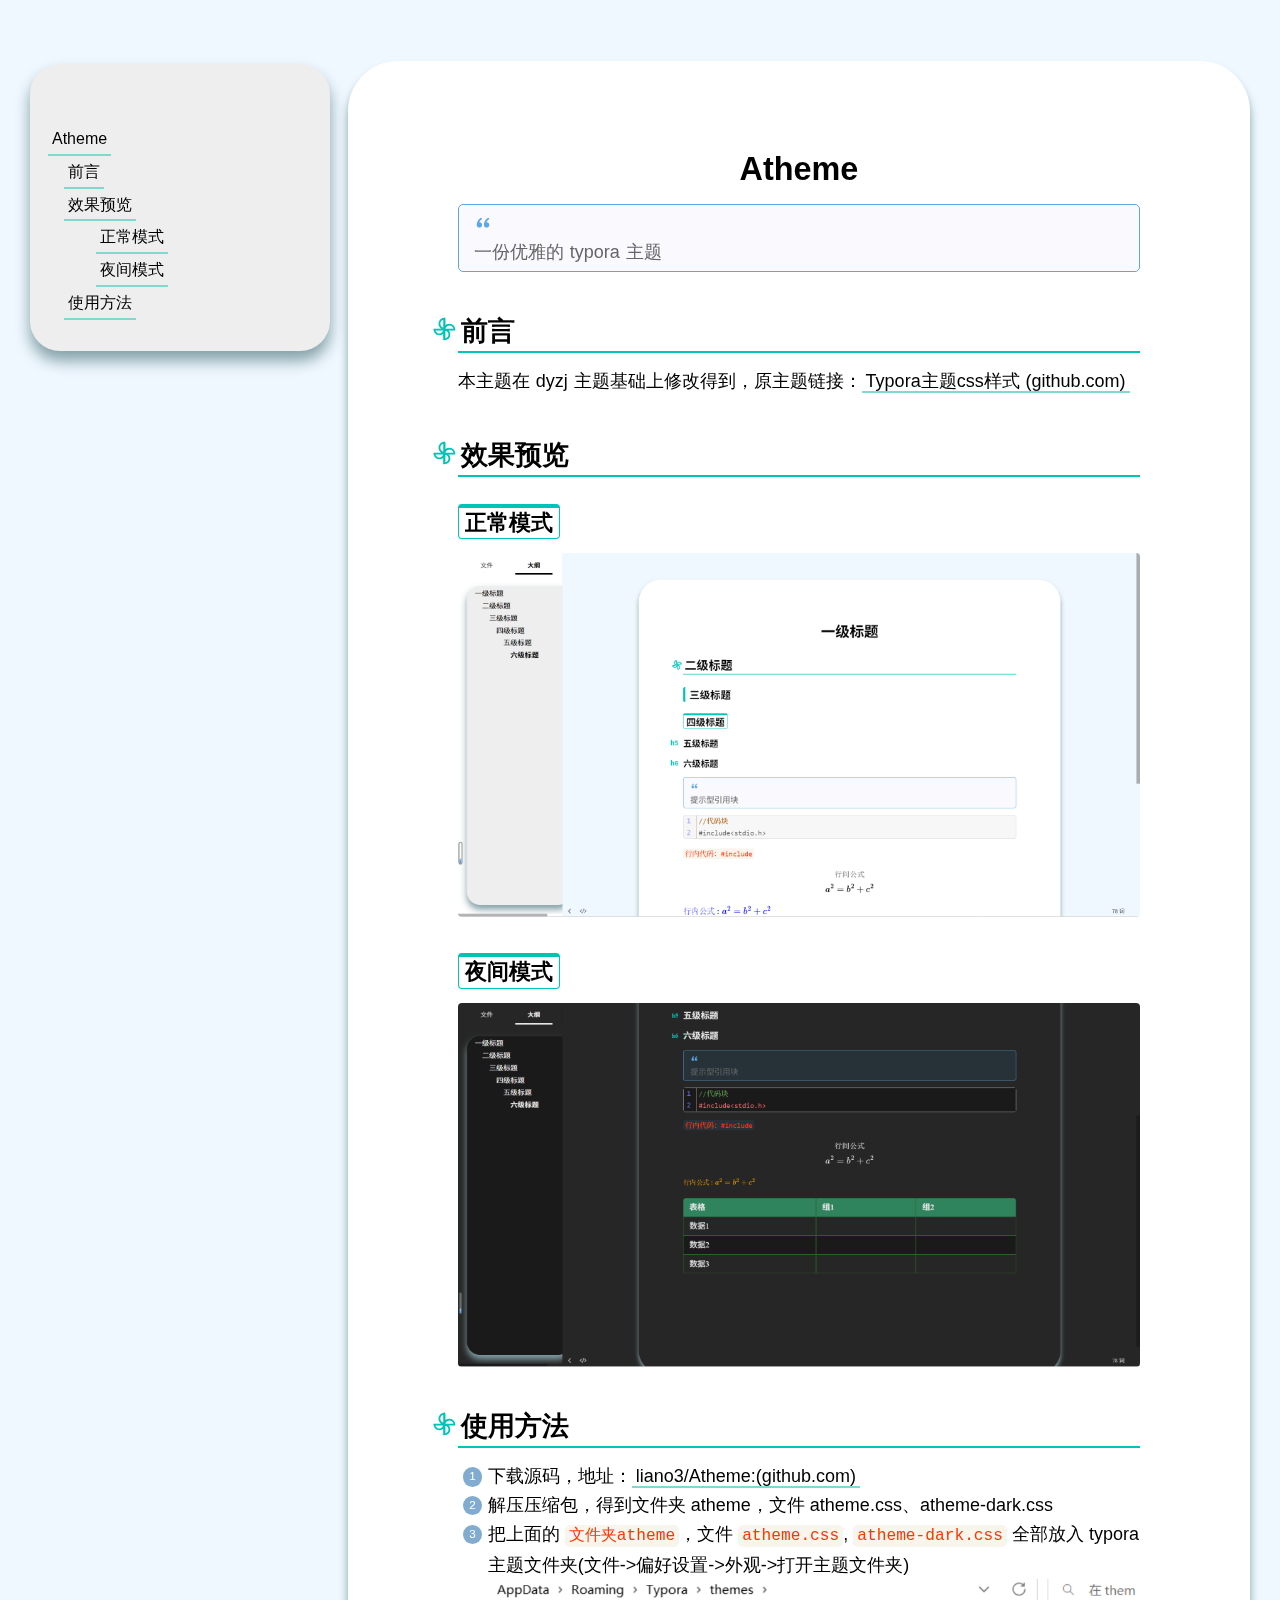
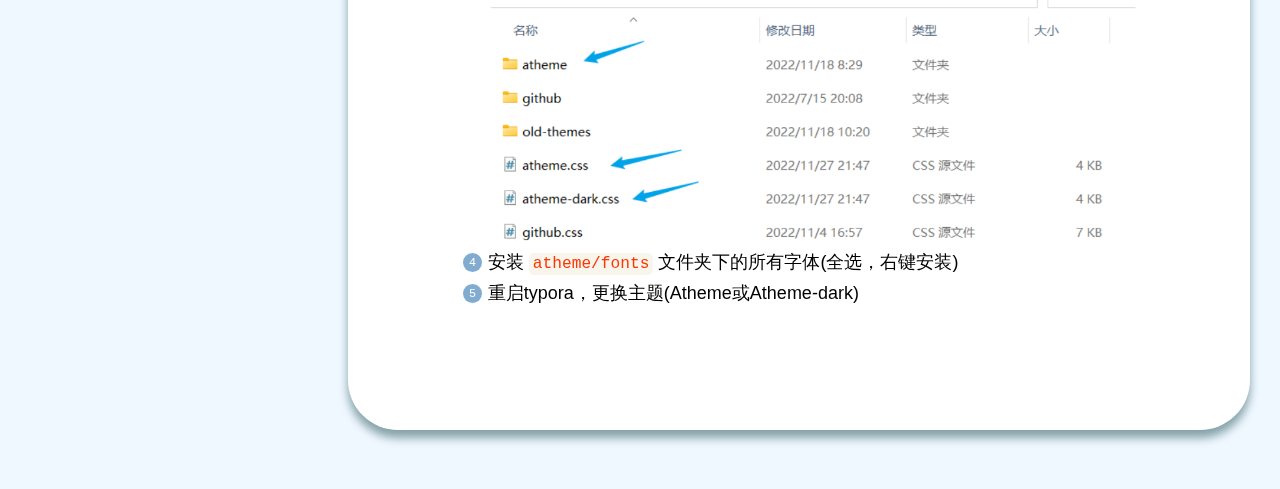
==== commit 6e8373e3: "update" ====
--- a/atheme.html
+++ b/atheme.html
@@ -233,50 +233,21 @@
     margin-top: 30px;
 }
 /* 链接 */
-#write a {
+a {
     border-bottom: 2px solid var(--abottom-color);
     padding: 0 4px;
     transition: .5s;
     color: var(--atext-color);
     text-decoration: none;
 }
-#write a span {
-    cursor: pointer;
-    display: inline-block;
-    position: relative;
-    transition: 0.5s;
-}
-#write a span:after {
-    content: '»';
-    position: absolute;
-    opacity: 0;
-    top: 0;
-    right: -20px;
-    transition: 0.5s;
-}
-#write a:hover {
+a:hover {
     border-radius: 6px;
     background-color: var(--abottom-color);
     cursor: pointer;
 }
-#write a:hover span {
-    padding-right: 25px;
-}
-#write a:hover span:after {
-    opacity: 1;
-    right: 0;
-}
-#write h2 a,
-#write h4 a {
+h2 a,
+h4 a {
     border-bottom: none !important;
-}
-h2 a:hover:before,
-h4 a:hover:before {
-    content: none !important;
-}
-#write a:empty {
-    padding-left: 0px;
-    padding-right: 0px;
 }
 /* 目录 */
 #write a.md-toc-inner {
@@ -751,8 +722,7 @@
         margin: 0 auto !important;
         padding: 20px 30px 160px !important;
     }
-}
-@import url();
+}@import url();
 :root {
     --select-text-bg-color: #ffafa3;/* 文本选中背景色（粉红）*/
     --bg-color: rgb(240, 248, 255);/* 整体背景色 */
@@ -793,7 +763,7 @@
 </style><title>readme</title>
 </head>
 <body class='typora-export os-windows typora-export-show-outline typora-export-no-collapse-outline'><div class='typora-export-content'>
-<div class="typora-export-sidebar"><div class="outline-content"><li class="outline-item-wrapper outline-h1"><div class="outline-item"><span class="outline-expander"></span><a class="outline-label" href="#atheme">Atheme</a></div><ul class="outline-children"><li class="outline-item-wrapper outline-h2"><div class="outline-item"><span class="outline-expander"></span><a class="outline-label" href="#前言">前言</a></div><ul class="outline-children"></ul></li><li class="outline-item-wrapper outline-h2"><div class="outline-item"><span class="outline-expander"></span><a class="outline-label" href="#效果预览">效果预览</a></div><ul class="outline-children"><li class="outline-item-wrapper outline-h4"><div class="outline-item"><span class="outline-expander"></span><a class="outline-label" href="#正常模式">正常模式</a></div><ul class="outline-children"></ul></li><li class="outline-item-wrapper outline-h4"><div class="outline-item"><span class="outline-expander"></span><a class="outline-label" href="#夜间模式">夜间模式</a></div><ul class="outline-children"></ul></li></ul></li><li class="outline-item-wrapper outline-h2"><div class="outline-item"><span class="outline-expander"></span><a class="outline-label" href="#使用方法">使用方法</a></div><ul class="outline-children"></ul></li></ul></li></div></div><div id='write'  class=''><h1 id='atheme'><span>Atheme</span></h1><blockquote><p><span>一份优雅的 typora 主题</span></p></blockquote><h2 id='前言'><span>前言</span></h2><p><span>本主题在 dyzj 主题基础上修改得到，原主题链接：</span><a href='https://github.com/muggledy/typora-dyzj-theme'><span>Typora主题css样式 (github.com)</span></a></p><h2 id='效果预览'><span>效果预览</span></h2><h4 id='正常模式'><span>正常模式</span></h4><p><img src="readme.assets/image-20221130112616055.png" alt="image-20221130112616055" style="zoom:80%;" /></p><h4 id='夜间模式'><span>夜间模式</span></h4><p><img src="readme.assets/image-20221130112645681.png" alt="image-20221130112645681" style="zoom:80%;" /></p><h2 id='使用方法'><span>使用方法</span></h2><ol start='' ><li><span>下载源码，地址：</span><a href='https://github.com/liano3/Atheme'><span>liano3/Atheme:(github.com)</span></a></li><li><span>解压压缩包，得到文件夹 atheme，文件 atheme.css、atheme-dark.css</span></li><li><span>把上面的 </span><code>文件夹atheme</code><span>，文件 </span><code>atheme.css</code><span>, </span><code>atheme-dark.css</code><span> 全部放入 typora 主题文件夹(文件-&gt;偏好设置-&gt;外观-&gt;打开主题文件夹)</span>
+<div class="typora-export-sidebar"><div class="outline-content"><li class="outline-item-wrapper outline-h1"><div class="outline-item"><span class="outline-expander"></span><a class="outline-label" href="#atheme">Atheme</a></div><ul class="outline-children"><li class="outline-item-wrapper outline-h2"><div class="outline-item"><span class="outline-expander"></span><a class="outline-label" href="#前言">前言</a></div><ul class="outline-children"></ul></li><li class="outline-item-wrapper outline-h2"><div class="outline-item"><span class="outline-expander"></span><a class="outline-label" href="#效果预览">效果预览</a></div><ul class="outline-children"><li class="outline-item-wrapper outline-h4"><div class="outline-item"><span class="outline-expander"></span><a class="outline-label" href="#正常模式">正常模式</a></div><ul class="outline-children"></ul></li><li class="outline-item-wrapper outline-h4"><div class="outline-item"><span class="outline-expander"></span><a class="outline-label" href="#夜间模式">夜间模式</a></div><ul class="outline-children"></ul></li></ul></li><li class="outline-item-wrapper outline-h2"><div class="outline-item"><span class="outline-expander"></span><a class="outline-label" href="#使用方法">使用方法</a></div><ul class="outline-children"></ul></li></ul></li></div></div><div id='write'  class=''><h1 id='atheme'><span>Atheme</span></h1><blockquote><p><span>一份优雅的 typora 主题</span></p></blockquote><h2 id='前言'><span>前言</span></h2><p><span>本主题在 dyzj 主题基础上修改得到，原主题链接：</span><a href='https://github.com/muggledy/typora-dyzj-theme'><span>Typora主题css样式 (github.com)</span></a></p><h2 id='效果预览'><span>效果预览</span></h2><h4 id='正常模式'><span>正常模式</span></h4><p><img src="readme.assets/image-20221130112616055.png" alt="image-20221130112616055" style="zoom:80%;" /></p><h4 id='夜间模式'><span>夜间模式</span></h4><p><img src="readme.assets/image-20221130112645681.png" alt="image-20221130112645681" style="zoom:80%;" /></p><h2 id='使用方法'><span>使用方法</span></h2><ol start='' ><li><span>下载源码，地址：</span><a href='liano3/Atheme:(github.com)'><span>liano3/Atheme:(github.com)</span></a></li><li><span>解压压缩包，得到文件夹 atheme，文件 atheme.css、atheme-dark.css</span></li><li><span>把上面的 </span><code>文件夹atheme</code><span>，文件 </span><code>atheme.css</code><span>, </span><code>atheme-dark.css</code><span> 全部放入 typora 主题文件夹(文件-&gt;偏好设置-&gt;外观-&gt;打开主题文件夹)</span>
 <img src="readme.assets/image-20221130112424163.png" alt="image-20221130112424163" style="zoom:80%;" /></li><li><span>安装 </span><code>atheme/fonts</code><span> 文件夹下的所有字体(全选，右键安装)</span></li><li><span>重启typora，更换主题(Atheme或Atheme-dark)</span></li></ol></div></div>
 
 <script>(function(){var e=document.body.parentElement,t=[],n=null,i=document.body.classList.contains("typora-export-collapse-outline"),r=function(e,t,n){document.addEventListener(e,function(e){if(!e.defaultPrevented)for(var i=e.target;i&&i!=this;i=i.parentNode)if(i.matches(t)){!1===n.call(i,e)&&(e.preventDefault(),e.stopPropagation());break}},!1)};function o(){return e.scrollTop}r("click",".outline-expander",function(e){var t=this.closest(".outline-item-wrapper").classList;return t.contains("outline-item-open")?t.remove("outline-item-open"):t.add("outline-item-open"),d(),!1}),r("click",".outline-item",function(e){var t=this.querySelector(".outline-label");if(location.hash="#"+t.getAttribute("href"),i){var n=this.closest(".outline-item-wrapper").classList;n.contains("outline-item-open")||n.add("outline-item-open"),c(),n.add("outline-item-active")}});var a,s,l=function(){var e=o();n=null;for(var i=0;i<t.length&&t[i][1]-e<60;i++)n=t[i]},c=function(){document.querySelectorAll(".outline-item-active").forEach(e=>e.classList.remove("outline-item-active")),document.querySelectorAll(".outline-item-single.outline-item-open").forEach(e=>e.classList.remove("outline-item-open"))},d=function(){if(n){c();var e=document.querySelector('.outline-label[href="#'+(CSS.escape?CSS.escape(n[0]):n[0])+'"]');if(e)if(i){var t=e.closest(".outline-item-open>ul>.outline-item-wrapper");if(t)t.classList.add("outline-item-active");else{for(var r=(e=e.closest(".outline-item-wrapper")).parentElement.closest(".outline-item-wrapper");r;)r=(e=r).parentElement.closest(".outline-item-wrapper");e.classList.add("outline-item-active")}}else e.closest(".outline-item-wrapper").classList.add("outline-item-active")}};window.addEventListener("scroll",function(e){a&&clearTimeout(a),a=setTimeout(function(){l(),d()},300)});var u=function(){s=setTimeout(function(){!function(){t=[];var e=o();document.querySelector("#write").querySelectorAll("h1, h2, h3, h4, h5, h6").forEach(n=>{var i=n.getAttribute("id");t.push([i,e+n.getBoundingClientRect().y])})}(),l(),d()},300)};window.addEventListener("resize",function(e){s&&clearTimeout(s),u()}),u()})();</script></body>
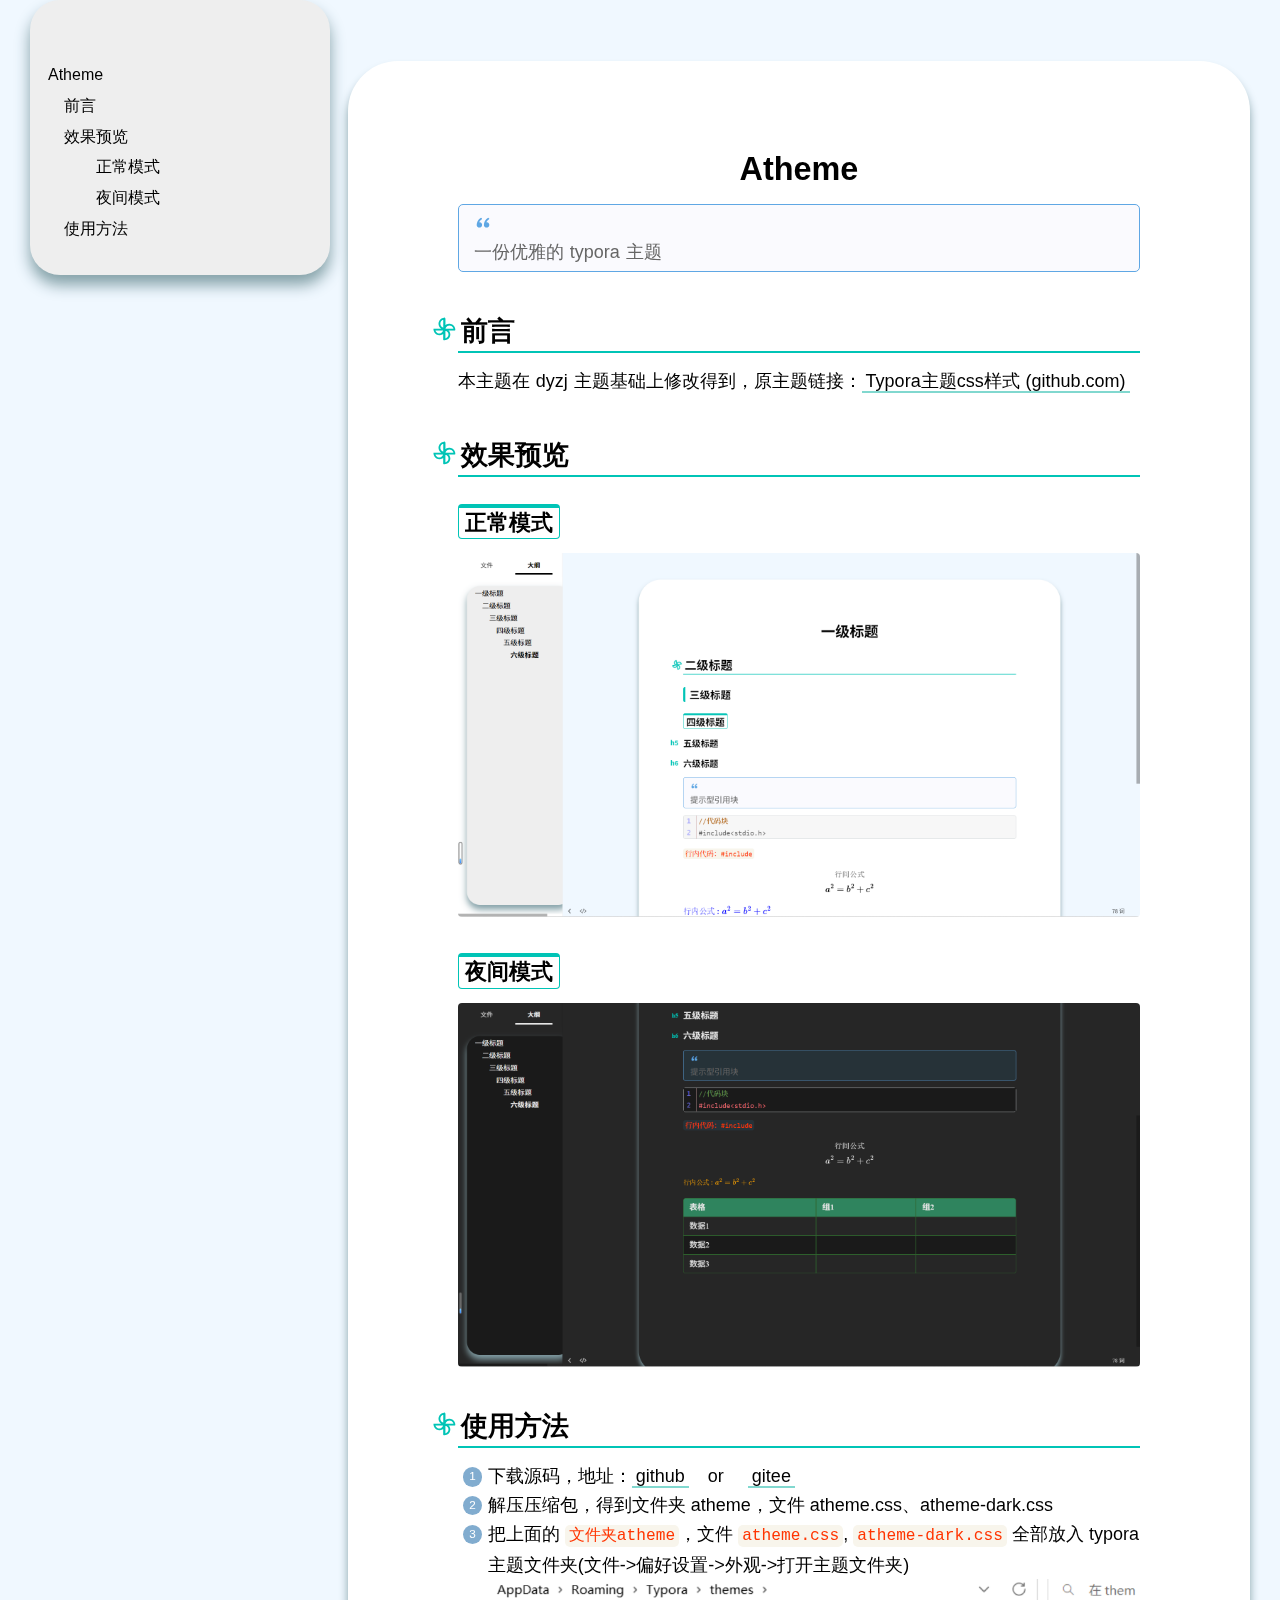
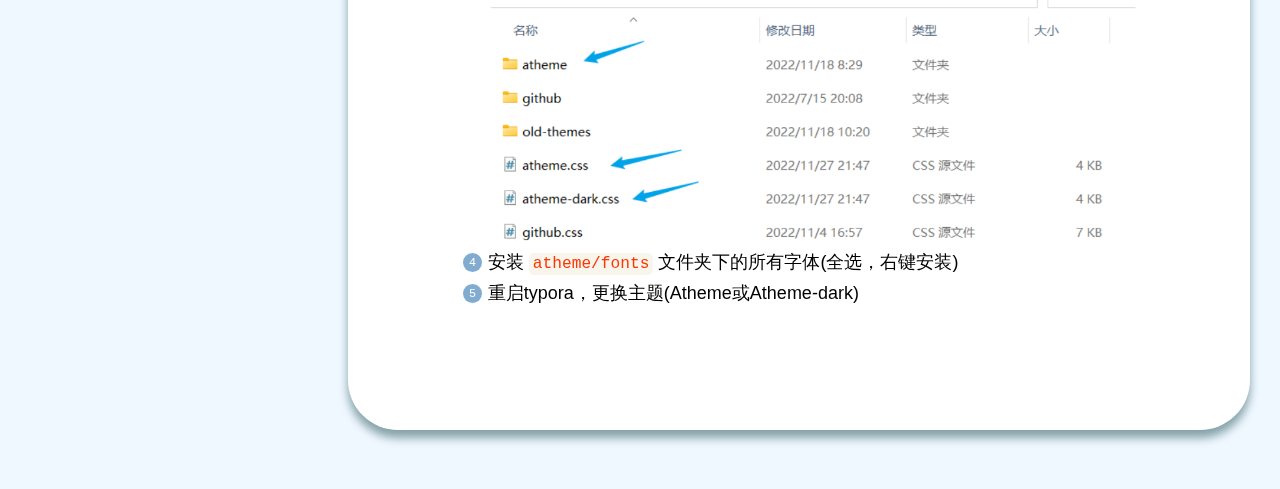
==== commit 9a88c61d: "update" ====
--- a/atheme.html
+++ b/atheme.html
@@ -233,20 +233,20 @@
     margin-top: 30px;
 }
 /* 链接 */
-a {
+#write a {
     border-bottom: 2px solid var(--abottom-color);
     padding: 0 4px;
     transition: .5s;
     color: var(--atext-color);
     text-decoration: none;
 }
-a:hover {
+#write a:hover {
     border-radius: 6px;
     background-color: var(--abottom-color);
     cursor: pointer;
 }
-h2 a,
-h4 a {
+#write h2 a,
+#write h4 a {
     border-bottom: none !important;
 }
 /* 目录 */
@@ -391,8 +391,8 @@
 h2:hover:before,
 h3:hover:before,
 h4:hover:before,
-h5:hover:before,
-h6:hover:before {
+#write h5:hover:before,
+#write h6:hover:before {
     color: var(--focus-color);
 }
 h2:hover,
@@ -400,8 +400,8 @@
 h4:hover{
     border-color: var(--focus-color);
 }
-h5::before,
-h6::before {
+#write h5::before,
+#write h6::before {
     position: absolute;
     right: calc(100% + .55em);
     top: 0;
@@ -412,25 +412,16 @@
     white-space: nowrap;
     border: 0;
 }
-h5,
-h6 {
+#write h5, #write h6 {
     font-size: 1.1rem;
 }
-h5::before {
+#write h5::before {
     content: 'h5';
-    top: 0.18rem;
-}
-h6::before {
+    top: 0.2rem;
+}
+#write h6::before {
     content: 'h6';
-    top: 0.18rem;
-}
-#write>h5.md-focus:before {
-    left: -1.5625rem;
-    top: .285714286rem;
-}
-#write>h6.md-focus:before {
-    left: -1.5625rem;
-    top: .285714286rem;
+    top: 0.2rem;
 }
 p,
 blockquote,
@@ -531,7 +522,7 @@
     background-color: var(--tablefocusrow-color);
 }
 /* 代码块 */
-.CodeMirror pre {
+#write .CodeMirror pre {
     font-family: var(--code-font);
     font-weight: 500;
     font-size: 0.9rem;
@@ -555,7 +546,7 @@
 .cm-s-inner .CodeMirror-linenumber {
     color: var(--codeblocknum-color);
 }
-.CodeMirror-cursors .CodeMirror-cursor {
+#write .CodeMirror-cursors .CodeMirror-cursor {
     border-left: 2px solid var(--focus-color);
 }
 .md-fences:not(.md-focus) .CodeMirror-code>*:hover {
@@ -579,8 +570,17 @@
     line-height: 1.45;
     border-radius: 5px;
 }
+/* 高亮 */
+#write span[md-inline="highlight"] mark {
+    background-color: var(--highlightbg-color);
+    border-radius: 2px;
+    padding: 2px 4px;
+    margin: 0 2px;
+    color: var(--highlight-color);
+    font-weight: 500;
+}
 /* 行内代码 */
-code {
+#write code {
     padding: 2px 4px;
     border-radius: 5px;
     font-family: var(--code-font);
@@ -634,7 +634,6 @@
     background-color: var(--write-color);
 }
 .outline-content {
-    margin: 5% 0 5%;
     background-color: var(--sidebarbg-color);
     border-radius: 30px;
     box-shadow: #84A1A8 0px 10px 15px;
@@ -749,6 +748,8 @@
     --abottom-color: #81d8cf;/* 超链接下划线颜色（青色） */
     --code-color: #ff3502;/* 行内代码前景色（红色） */
     --codebg-color: #f8f5ec;/* 行内代码背景色（淡红） */
+    --highlight-color: red;/* 高亮文本前景色（红色） */
+    --highlightbg-color: yellow; /* 高亮文本背景色（黄色） */
     --split-color: #00c4b6;/* 分割线颜色（绿色） */
     --body-color: #000000;/* 文本颜色（黑色） */
     --para-color: #000000;/* 段落文本颜色（黑色） */
@@ -760,10 +761,10 @@
 }
 
 
-</style><title>readme</title>
+</style><title>atheme</title>
 </head>
 <body class='typora-export os-windows typora-export-show-outline typora-export-no-collapse-outline'><div class='typora-export-content'>
-<div class="typora-export-sidebar"><div class="outline-content"><li class="outline-item-wrapper outline-h1"><div class="outline-item"><span class="outline-expander"></span><a class="outline-label" href="#atheme">Atheme</a></div><ul class="outline-children"><li class="outline-item-wrapper outline-h2"><div class="outline-item"><span class="outline-expander"></span><a class="outline-label" href="#前言">前言</a></div><ul class="outline-children"></ul></li><li class="outline-item-wrapper outline-h2"><div class="outline-item"><span class="outline-expander"></span><a class="outline-label" href="#效果预览">效果预览</a></div><ul class="outline-children"><li class="outline-item-wrapper outline-h4"><div class="outline-item"><span class="outline-expander"></span><a class="outline-label" href="#正常模式">正常模式</a></div><ul class="outline-children"></ul></li><li class="outline-item-wrapper outline-h4"><div class="outline-item"><span class="outline-expander"></span><a class="outline-label" href="#夜间模式">夜间模式</a></div><ul class="outline-children"></ul></li></ul></li><li class="outline-item-wrapper outline-h2"><div class="outline-item"><span class="outline-expander"></span><a class="outline-label" href="#使用方法">使用方法</a></div><ul class="outline-children"></ul></li></ul></li></div></div><div id='write'  class=''><h1 id='atheme'><span>Atheme</span></h1><blockquote><p><span>一份优雅的 typora 主题</span></p></blockquote><h2 id='前言'><span>前言</span></h2><p><span>本主题在 dyzj 主题基础上修改得到，原主题链接：</span><a href='https://github.com/muggledy/typora-dyzj-theme'><span>Typora主题css样式 (github.com)</span></a></p><h2 id='效果预览'><span>效果预览</span></h2><h4 id='正常模式'><span>正常模式</span></h4><p><img src="readme.assets/image-20221130112616055.png" alt="image-20221130112616055" style="zoom:80%;" /></p><h4 id='夜间模式'><span>夜间模式</span></h4><p><img src="readme.assets/image-20221130112645681.png" alt="image-20221130112645681" style="zoom:80%;" /></p><h2 id='使用方法'><span>使用方法</span></h2><ol start='' ><li><span>下载源码，地址：</span><a href='liano3/Atheme:(github.com)'><span>liano3/Atheme:(github.com)</span></a></li><li><span>解压压缩包，得到文件夹 atheme，文件 atheme.css、atheme-dark.css</span></li><li><span>把上面的 </span><code>文件夹atheme</code><span>，文件 </span><code>atheme.css</code><span>, </span><code>atheme-dark.css</code><span> 全部放入 typora 主题文件夹(文件-&gt;偏好设置-&gt;外观-&gt;打开主题文件夹)</span>
+<div class="typora-export-sidebar"><div class="outline-content"><li class="outline-item-wrapper outline-h1"><div class="outline-item"><span class="outline-expander"></span><a class="outline-label" href="#atheme">Atheme</a></div><ul class="outline-children"><li class="outline-item-wrapper outline-h2"><div class="outline-item"><span class="outline-expander"></span><a class="outline-label" href="#前言">前言</a></div><ul class="outline-children"></ul></li><li class="outline-item-wrapper outline-h2"><div class="outline-item"><span class="outline-expander"></span><a class="outline-label" href="#效果预览">效果预览</a></div><ul class="outline-children"><li class="outline-item-wrapper outline-h4"><div class="outline-item"><span class="outline-expander"></span><a class="outline-label" href="#正常模式">正常模式</a></div><ul class="outline-children"></ul></li><li class="outline-item-wrapper outline-h4"><div class="outline-item"><span class="outline-expander"></span><a class="outline-label" href="#夜间模式">夜间模式</a></div><ul class="outline-children"></ul></li></ul></li><li class="outline-item-wrapper outline-h2"><div class="outline-item"><span class="outline-expander"></span><a class="outline-label" href="#使用方法">使用方法</a></div><ul class="outline-children"></ul></li></ul></li></div></div><div id='write'  class=''><h1 id='atheme'><span>Atheme</span></h1><blockquote><p><span>一份优雅的 typora 主题</span></p></blockquote><h2 id='前言'><span>前言</span></h2><p><span>本主题在 dyzj 主题基础上修改得到，原主题链接：</span><a href='https://github.com/muggledy/typora-dyzj-theme'><span>Typora主题css样式 (github.com)</span></a></p><h2 id='效果预览'><span>效果预览</span></h2><h4 id='正常模式'><span>正常模式</span></h4><p><img src="readme.assets/image-20221130112616055.png" alt="image-20221130112616055" style="zoom:80%;" /></p><h4 id='夜间模式'><span>夜间模式</span></h4><p><img src="readme.assets/image-20221130112645681.png" alt="image-20221130112645681" style="zoom:80%;" /></p><h2 id='使用方法'><span>使用方法</span></h2><ol start='' ><li><span>下载源码，地址：</span><a href='https://github.com/liano3/Atheme/archive/refs/heads/main.zip'><span>github</span></a><span> </span><span>	</span><span>or  </span><span>	</span><a href='https://gitee.com/ningli03/typora-atheme/repository/archive/master.zip'><span>gitee</span></a></li><li><span>解压压缩包，得到文件夹 atheme，文件 atheme.css、atheme-dark.css</span></li><li><span>把上面的 </span><code>文件夹atheme</code><span>，文件 </span><code>atheme.css</code><span>, </span><code>atheme-dark.css</code><span> 全部放入 typora 主题文件夹(文件-&gt;偏好设置-&gt;外观-&gt;打开主题文件夹)</span>
 <img src="readme.assets/image-20221130112424163.png" alt="image-20221130112424163" style="zoom:80%;" /></li><li><span>安装 </span><code>atheme/fonts</code><span> 文件夹下的所有字体(全选，右键安装)</span></li><li><span>重启typora，更换主题(Atheme或Atheme-dark)</span></li></ol></div></div>
 
 <script>(function(){var e=document.body.parentElement,t=[],n=null,i=document.body.classList.contains("typora-export-collapse-outline"),r=function(e,t,n){document.addEventListener(e,function(e){if(!e.defaultPrevented)for(var i=e.target;i&&i!=this;i=i.parentNode)if(i.matches(t)){!1===n.call(i,e)&&(e.preventDefault(),e.stopPropagation());break}},!1)};function o(){return e.scrollTop}r("click",".outline-expander",function(e){var t=this.closest(".outline-item-wrapper").classList;return t.contains("outline-item-open")?t.remove("outline-item-open"):t.add("outline-item-open"),d(),!1}),r("click",".outline-item",function(e){var t=this.querySelector(".outline-label");if(location.hash="#"+t.getAttribute("href"),i){var n=this.closest(".outline-item-wrapper").classList;n.contains("outline-item-open")||n.add("outline-item-open"),c(),n.add("outline-item-active")}});var a,s,l=function(){var e=o();n=null;for(var i=0;i<t.length&&t[i][1]-e<60;i++)n=t[i]},c=function(){document.querySelectorAll(".outline-item-active").forEach(e=>e.classList.remove("outline-item-active")),document.querySelectorAll(".outline-item-single.outline-item-open").forEach(e=>e.classList.remove("outline-item-open"))},d=function(){if(n){c();var e=document.querySelector('.outline-label[href="#'+(CSS.escape?CSS.escape(n[0]):n[0])+'"]');if(e)if(i){var t=e.closest(".outline-item-open>ul>.outline-item-wrapper");if(t)t.classList.add("outline-item-active");else{for(var r=(e=e.closest(".outline-item-wrapper")).parentElement.closest(".outline-item-wrapper");r;)r=(e=r).parentElement.closest(".outline-item-wrapper");e.classList.add("outline-item-active")}}else e.closest(".outline-item-wrapper").classList.add("outline-item-active")}};window.addEventListener("scroll",function(e){a&&clearTimeout(a),a=setTimeout(function(){l(),d()},300)});var u=function(){s=setTimeout(function(){!function(){t=[];var e=o();document.querySelector("#write").querySelectorAll("h1, h2, h3, h4, h5, h6").forEach(n=>{var i=n.getAttribute("id");t.push([i,e+n.getBoundingClientRect().y])})}(),l(),d()},300)};window.addEventListener("resize",function(e){s&&clearTimeout(s),u()}),u()})();</script></body>
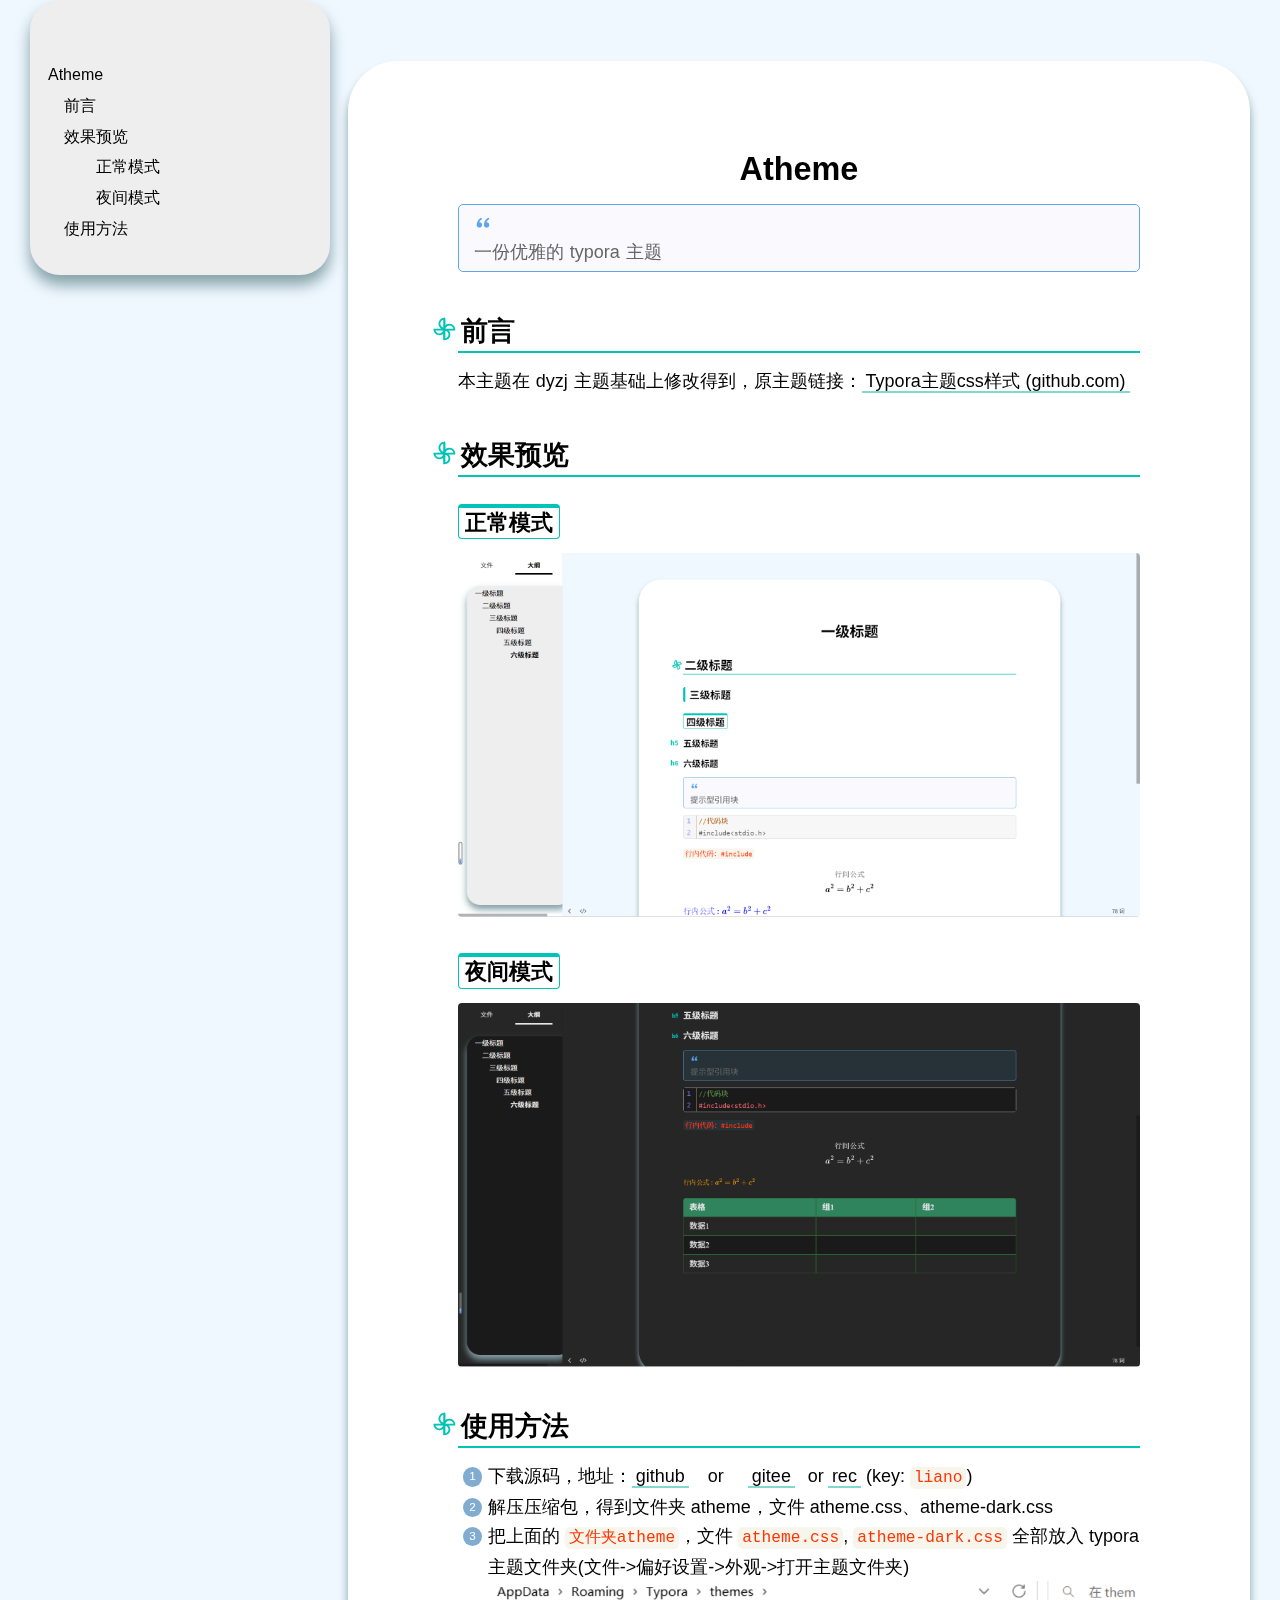
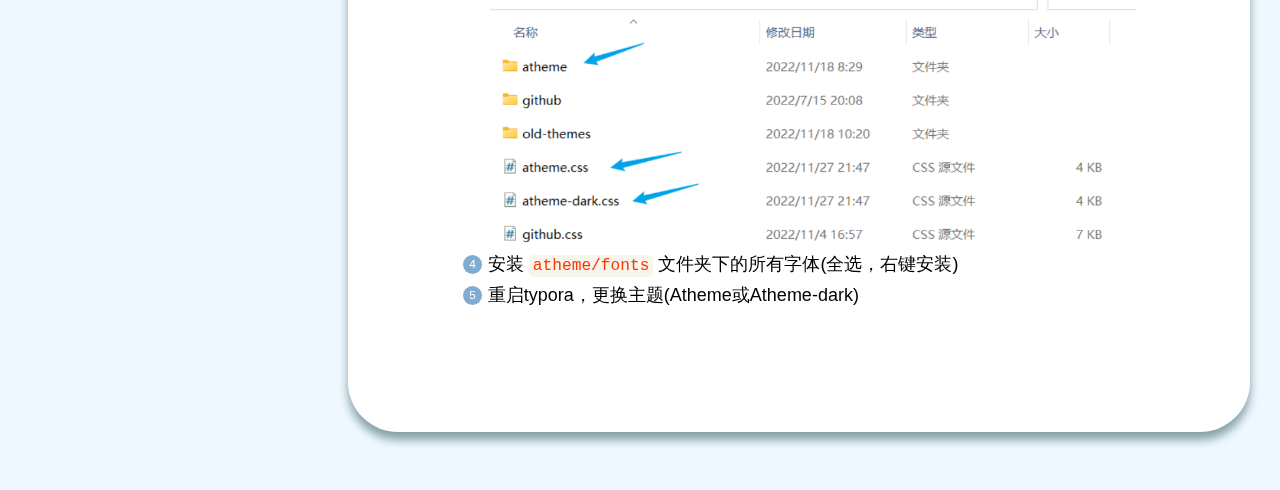
==== commit cbd6f52c: "update" ====
--- a/atheme.html
+++ b/atheme.html
@@ -764,7 +764,7 @@
 </style><title>atheme</title>
 </head>
 <body class='typora-export os-windows typora-export-show-outline typora-export-no-collapse-outline'><div class='typora-export-content'>
-<div class="typora-export-sidebar"><div class="outline-content"><li class="outline-item-wrapper outline-h1"><div class="outline-item"><span class="outline-expander"></span><a class="outline-label" href="#atheme">Atheme</a></div><ul class="outline-children"><li class="outline-item-wrapper outline-h2"><div class="outline-item"><span class="outline-expander"></span><a class="outline-label" href="#前言">前言</a></div><ul class="outline-children"></ul></li><li class="outline-item-wrapper outline-h2"><div class="outline-item"><span class="outline-expander"></span><a class="outline-label" href="#效果预览">效果预览</a></div><ul class="outline-children"><li class="outline-item-wrapper outline-h4"><div class="outline-item"><span class="outline-expander"></span><a class="outline-label" href="#正常模式">正常模式</a></div><ul class="outline-children"></ul></li><li class="outline-item-wrapper outline-h4"><div class="outline-item"><span class="outline-expander"></span><a class="outline-label" href="#夜间模式">夜间模式</a></div><ul class="outline-children"></ul></li></ul></li><li class="outline-item-wrapper outline-h2"><div class="outline-item"><span class="outline-expander"></span><a class="outline-label" href="#使用方法">使用方法</a></div><ul class="outline-children"></ul></li></ul></li></div></div><div id='write'  class=''><h1 id='atheme'><span>Atheme</span></h1><blockquote><p><span>一份优雅的 typora 主题</span></p></blockquote><h2 id='前言'><span>前言</span></h2><p><span>本主题在 dyzj 主题基础上修改得到，原主题链接：</span><a href='https://github.com/muggledy/typora-dyzj-theme'><span>Typora主题css样式 (github.com)</span></a></p><h2 id='效果预览'><span>效果预览</span></h2><h4 id='正常模式'><span>正常模式</span></h4><p><img src="readme.assets/image-20221130112616055.png" alt="image-20221130112616055" style="zoom:80%;" /></p><h4 id='夜间模式'><span>夜间模式</span></h4><p><img src="readme.assets/image-20221130112645681.png" alt="image-20221130112645681" style="zoom:80%;" /></p><h2 id='使用方法'><span>使用方法</span></h2><ol start='' ><li><span>下载源码，地址：</span><a href='https://github.com/liano3/Atheme/archive/refs/heads/main.zip'><span>github</span></a><span> </span><span>	</span><span>or  </span><span>	</span><a href='https://gitee.com/ningli03/typora-atheme/repository/archive/master.zip'><span>gitee</span></a></li><li><span>解压压缩包，得到文件夹 atheme，文件 atheme.css、atheme-dark.css</span></li><li><span>把上面的 </span><code>文件夹atheme</code><span>，文件 </span><code>atheme.css</code><span>, </span><code>atheme-dark.css</code><span> 全部放入 typora 主题文件夹(文件-&gt;偏好设置-&gt;外观-&gt;打开主题文件夹)</span>
+<div class="typora-export-sidebar"><div class="outline-content"><li class="outline-item-wrapper outline-h1"><div class="outline-item"><span class="outline-expander"></span><a class="outline-label" href="#atheme">Atheme</a></div><ul class="outline-children"><li class="outline-item-wrapper outline-h2"><div class="outline-item"><span class="outline-expander"></span><a class="outline-label" href="#前言">前言</a></div><ul class="outline-children"></ul></li><li class="outline-item-wrapper outline-h2"><div class="outline-item"><span class="outline-expander"></span><a class="outline-label" href="#效果预览">效果预览</a></div><ul class="outline-children"><li class="outline-item-wrapper outline-h4"><div class="outline-item"><span class="outline-expander"></span><a class="outline-label" href="#正常模式">正常模式</a></div><ul class="outline-children"></ul></li><li class="outline-item-wrapper outline-h4"><div class="outline-item"><span class="outline-expander"></span><a class="outline-label" href="#夜间模式">夜间模式</a></div><ul class="outline-children"></ul></li></ul></li><li class="outline-item-wrapper outline-h2"><div class="outline-item"><span class="outline-expander"></span><a class="outline-label" href="#使用方法">使用方法</a></div><ul class="outline-children"></ul></li></ul></li></div></div><div id='write'  class=''><h1 id='atheme'><span>Atheme</span></h1><blockquote><p><span>一份优雅的 typora 主题</span></p></blockquote><h2 id='前言'><span>前言</span></h2><p><span>本主题在 dyzj 主题基础上修改得到，原主题链接：</span><a href='https://github.com/muggledy/typora-dyzj-theme'><span>Typora主题css样式 (github.com)</span></a></p><h2 id='效果预览'><span>效果预览</span></h2><h4 id='正常模式'><span>正常模式</span></h4><p><img src="readme.assets/image-20221130112616055.png" alt="image-20221130112616055" style="zoom:80%;" /></p><h4 id='夜间模式'><span>夜间模式</span></h4><p><img src="readme.assets/image-20221130112645681.png" alt="image-20221130112645681" style="zoom:80%;" /></p><h2 id='使用方法'><span>使用方法</span></h2><ol start='' ><li><span>下载源码，地址：</span><a href='https://github.com/liano3/Atheme/archive/refs/heads/main.zip'><span>github</span></a><span> </span><span>	</span><span>or  </span><span>	</span><a href='https://gitee.com/ningli03/typora-atheme/repository/archive/master.zip'><span>gitee</span></a><span>	</span><span>or</span><span>	</span><a href='https://rec.ustc.edu.cn/share/b4c779e0-7235-11ed-a74b-710777c21a04'><span>rec</span></a><span> (key: </span><code>liano</code><span>)</span></li><li><span>解压压缩包，得到文件夹 atheme，文件 atheme.css、atheme-dark.css</span></li><li><span>把上面的 </span><code>文件夹atheme</code><span>，文件 </span><code>atheme.css</code><span>, </span><code>atheme-dark.css</code><span> 全部放入 typora 主题文件夹(文件-&gt;偏好设置-&gt;外观-&gt;打开主题文件夹)</span>
 <img src="readme.assets/image-20221130112424163.png" alt="image-20221130112424163" style="zoom:80%;" /></li><li><span>安装 </span><code>atheme/fonts</code><span> 文件夹下的所有字体(全选，右键安装)</span></li><li><span>重启typora，更换主题(Atheme或Atheme-dark)</span></li></ol></div></div>
 
 <script>(function(){var e=document.body.parentElement,t=[],n=null,i=document.body.classList.contains("typora-export-collapse-outline"),r=function(e,t,n){document.addEventListener(e,function(e){if(!e.defaultPrevented)for(var i=e.target;i&&i!=this;i=i.parentNode)if(i.matches(t)){!1===n.call(i,e)&&(e.preventDefault(),e.stopPropagation());break}},!1)};function o(){return e.scrollTop}r("click",".outline-expander",function(e){var t=this.closest(".outline-item-wrapper").classList;return t.contains("outline-item-open")?t.remove("outline-item-open"):t.add("outline-item-open"),d(),!1}),r("click",".outline-item",function(e){var t=this.querySelector(".outline-label");if(location.hash="#"+t.getAttribute("href"),i){var n=this.closest(".outline-item-wrapper").classList;n.contains("outline-item-open")||n.add("outline-item-open"),c(),n.add("outline-item-active")}});var a,s,l=function(){var e=o();n=null;for(var i=0;i<t.length&&t[i][1]-e<60;i++)n=t[i]},c=function(){document.querySelectorAll(".outline-item-active").forEach(e=>e.classList.remove("outline-item-active")),document.querySelectorAll(".outline-item-single.outline-item-open").forEach(e=>e.classList.remove("outline-item-open"))},d=function(){if(n){c();var e=document.querySelector('.outline-label[href="#'+(CSS.escape?CSS.escape(n[0]):n[0])+'"]');if(e)if(i){var t=e.closest(".outline-item-open>ul>.outline-item-wrapper");if(t)t.classList.add("outline-item-active");else{for(var r=(e=e.closest(".outline-item-wrapper")).parentElement.closest(".outline-item-wrapper");r;)r=(e=r).parentElement.closest(".outline-item-wrapper");e.classList.add("outline-item-active")}}else e.closest(".outline-item-wrapper").classList.add("outline-item-active")}};window.addEventListener("scroll",function(e){a&&clearTimeout(a),a=setTimeout(function(){l(),d()},300)});var u=function(){s=setTimeout(function(){!function(){t=[];var e=o();document.querySelector("#write").querySelectorAll("h1, h2, h3, h4, h5, h6").forEach(n=>{var i=n.getAttribute("id");t.push([i,e+n.getBoundingClientRect().y])})}(),l(),d()},300)};window.addEventListener("resize",function(e){s&&clearTimeout(s),u()}),u()})();</script></body>
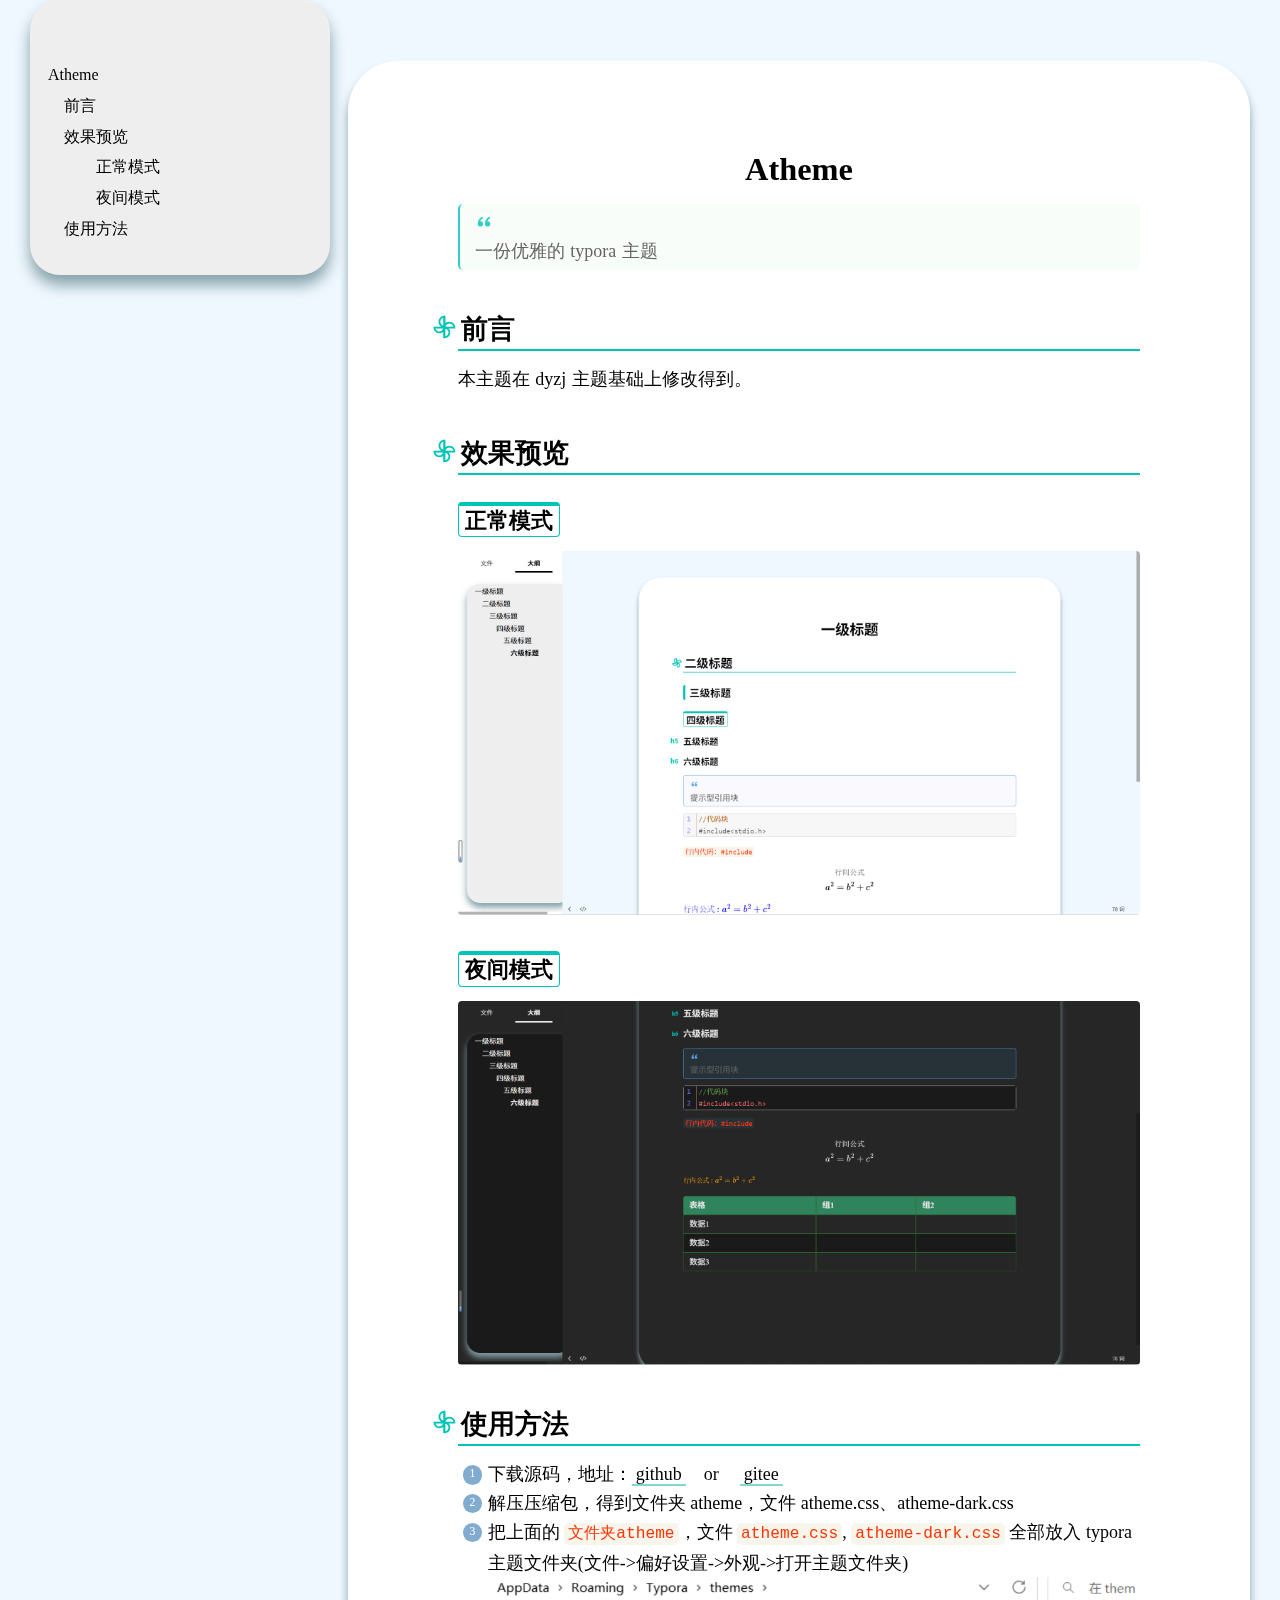
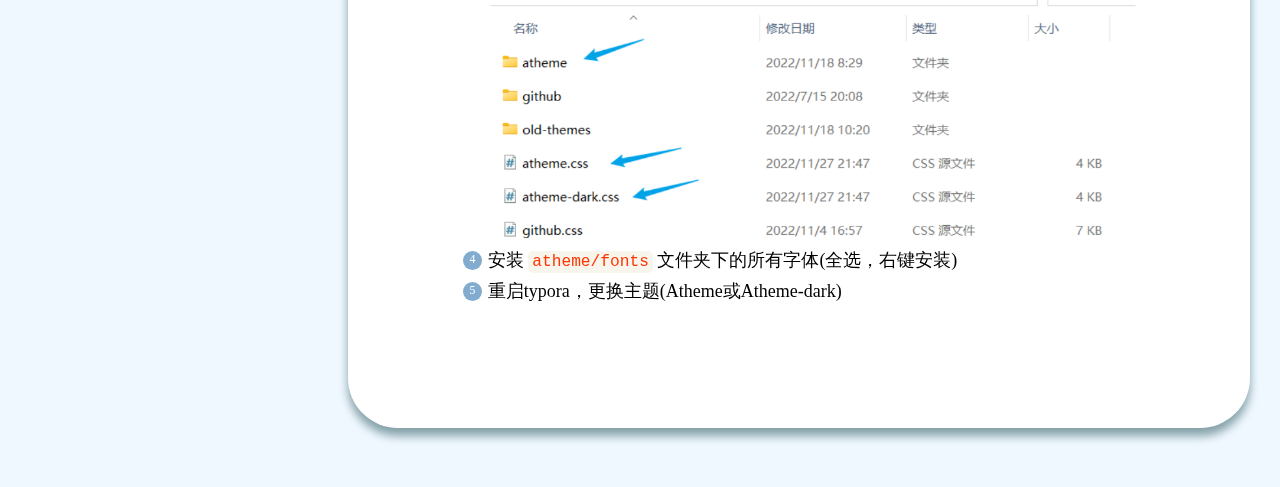
==== commit 2316d116: "update" ====
--- a/atheme.html
+++ b/atheme.html
@@ -452,7 +452,7 @@
 }
 /* 引用块 */
 blockquote {
-    border: 1px solid var(--blockquoteicon-color);
+    border-left: 2px solid var(--blockquoteicon-color);
     padding: 4px 15px;
     color: #666666;
     background-color: var(--blockquotebg-color);
@@ -486,15 +486,18 @@
 table tr th {
     font-weight: bold;
     border: 1px solid var(--tableborder-color);
+    border-left: 0;
     background-color: var(--tablethbg-color);
-    border-bottom: 0;
-    text-align: left;
     margin: 0;
     padding: 6px 13px;
 }
+table tr th:first-child, 
+table tr td:first-child {
+    border-left: 1px solid var(--tableborder-color);
+}
 table tr td {
-    border: 1px solid var(--tableborder-color);
-    text-align: left;
+    border-right: 1px solid var(--tableborder-color);
+    border-bottom: 1px solid var(--tableborder-color);
     margin: 0;
     padding: 6px 13px;
 }
@@ -509,14 +512,6 @@
 }
 table tr:last-child td:first-child {
     border-bottom-left-radius: 5px;
-}
-table tr th:first-child,
-table tr td:first-child {
-    margin-top: 0;
-}
-table tr th:last-child,
-table tr td:last-child {
-    margin-bottom: 0;
 }
 table tr:hover {
     background-color: var(--tablefocusrow-color);
@@ -658,7 +653,7 @@
 #write ul>li:not(.tab):before,
 #write .ul>.li:not(.tab):before {
     margin-left: -22px;
-    margin-top: 9px;
+    margin-top: 8px;
     width: .62em;
     height: .62em;
     border: .1em solid var(--ulol-color);
@@ -703,6 +698,11 @@
     text-align: center;
     font-size: .65em;
     line-height: 1.60em;
+}
+/* 滚动条 */
+::-webkit-scrollbar-thumb {
+    background: var(--scrollbar-color) !important;
+    background-clip: padding-box;
 }
 /* 打印 */
 @media print {
@@ -733,8 +733,8 @@
     --codeblockline-color: #e0f8f8;/* 代码块选中行颜色（青色） */
     --titlebefore-color: #00c4b6;/* 各级标题点缀颜色（绿色） */
     --codeblocknum-color: rgba(128, 128, 255, 0.8);/* 代码块行编号颜色（蓝色） */
-    --blockquoteicon-color: #5fa7e4; /* blockquote提示图标色（蓝色） */
-    --blockquotebg-color: rgba(230, 230, 250, 0.2);/* blockquote背景色（淡蓝） */
+    --blockquoteicon-color: rgba(0, 196, 182, 0.8); /* blockquote提示图标色（绿色） */
+    --blockquotebg-color: rgba(238, 250, 240, 0.4);/* blockquote背景色（淡绿） */
     --ulol-color: #81accf;/* 有序无序列表前缀颜色（灰色） */
     --olfore-color: #fff;/* 有序列表字体颜色（白色） */
     --tableevenrow-color: rgba(238, 238, 238, 0.4);/* 表格偶数行颜色（淡灰） */
@@ -756,7 +756,7 @@
     --sidelist-selected-color: #eeeeee;/* 侧边栏条目选中背景色（灰色） */
     --yamlbg-color: #f7f7f7;/* 头部YAML背景色（白色） */
     --yaml-color: #585858;/* 头部YAML字体颜色（黑色） */
-    --body-font: '思源黑体 CN', sans-serif;/* 字体 */
+    --body-font: Times, '思源黑体 CN', sans-serif;/* 字体 */
     --code-font: 'Consolas', '思源宋体', monospace;/* 代码块以及行内代码字体 */
 }
 
@@ -764,7 +764,7 @@
 </style><title>atheme</title>
 </head>
 <body class='typora-export os-windows typora-export-show-outline typora-export-no-collapse-outline'><div class='typora-export-content'>
-<div class="typora-export-sidebar"><div class="outline-content"><li class="outline-item-wrapper outline-h1"><div class="outline-item"><span class="outline-expander"></span><a class="outline-label" href="#atheme">Atheme</a></div><ul class="outline-children"><li class="outline-item-wrapper outline-h2"><div class="outline-item"><span class="outline-expander"></span><a class="outline-label" href="#前言">前言</a></div><ul class="outline-children"></ul></li><li class="outline-item-wrapper outline-h2"><div class="outline-item"><span class="outline-expander"></span><a class="outline-label" href="#效果预览">效果预览</a></div><ul class="outline-children"><li class="outline-item-wrapper outline-h4"><div class="outline-item"><span class="outline-expander"></span><a class="outline-label" href="#正常模式">正常模式</a></div><ul class="outline-children"></ul></li><li class="outline-item-wrapper outline-h4"><div class="outline-item"><span class="outline-expander"></span><a class="outline-label" href="#夜间模式">夜间模式</a></div><ul class="outline-children"></ul></li></ul></li><li class="outline-item-wrapper outline-h2"><div class="outline-item"><span class="outline-expander"></span><a class="outline-label" href="#使用方法">使用方法</a></div><ul class="outline-children"></ul></li></ul></li></div></div><div id='write'  class=''><h1 id='atheme'><span>Atheme</span></h1><blockquote><p><span>一份优雅的 typora 主题</span></p></blockquote><h2 id='前言'><span>前言</span></h2><p><span>本主题在 dyzj 主题基础上修改得到，原主题链接：</span><a href='https://github.com/muggledy/typora-dyzj-theme'><span>Typora主题css样式 (github.com)</span></a></p><h2 id='效果预览'><span>效果预览</span></h2><h4 id='正常模式'><span>正常模式</span></h4><p><img src="readme.assets/image-20221130112616055.png" alt="image-20221130112616055" style="zoom:80%;" /></p><h4 id='夜间模式'><span>夜间模式</span></h4><p><img src="readme.assets/image-20221130112645681.png" alt="image-20221130112645681" style="zoom:80%;" /></p><h2 id='使用方法'><span>使用方法</span></h2><ol start='' ><li><span>下载源码，地址：</span><a href='https://github.com/liano3/Atheme/archive/refs/heads/main.zip'><span>github</span></a><span> </span><span>	</span><span>or  </span><span>	</span><a href='https://gitee.com/ningli03/typora-atheme/repository/archive/master.zip'><span>gitee</span></a><span>	</span><span>or</span><span>	</span><a href='https://rec.ustc.edu.cn/share/b4c779e0-7235-11ed-a74b-710777c21a04'><span>rec</span></a><span> (key: </span><code>liano</code><span>)</span></li><li><span>解压压缩包，得到文件夹 atheme，文件 atheme.css、atheme-dark.css</span></li><li><span>把上面的 </span><code>文件夹atheme</code><span>，文件 </span><code>atheme.css</code><span>, </span><code>atheme-dark.css</code><span> 全部放入 typora 主题文件夹(文件-&gt;偏好设置-&gt;外观-&gt;打开主题文件夹)</span>
+<div class="typora-export-sidebar"><div class="outline-content"><li class="outline-item-wrapper outline-h1"><div class="outline-item"><span class="outline-expander"></span><a class="outline-label" href="#atheme">Atheme</a></div><ul class="outline-children"><li class="outline-item-wrapper outline-h2"><div class="outline-item"><span class="outline-expander"></span><a class="outline-label" href="#前言">前言</a></div><ul class="outline-children"></ul></li><li class="outline-item-wrapper outline-h2"><div class="outline-item"><span class="outline-expander"></span><a class="outline-label" href="#效果预览">效果预览</a></div><ul class="outline-children"><li class="outline-item-wrapper outline-h4"><div class="outline-item"><span class="outline-expander"></span><a class="outline-label" href="#正常模式">正常模式</a></div><ul class="outline-children"></ul></li><li class="outline-item-wrapper outline-h4"><div class="outline-item"><span class="outline-expander"></span><a class="outline-label" href="#夜间模式">夜间模式</a></div><ul class="outline-children"></ul></li></ul></li><li class="outline-item-wrapper outline-h2"><div class="outline-item"><span class="outline-expander"></span><a class="outline-label" href="#使用方法">使用方法</a></div><ul class="outline-children"></ul></li></ul></li></div></div><div id='write'  class=''><h1 id='atheme'><span>Atheme</span></h1><blockquote><p><span>一份优雅的 typora 主题</span></p></blockquote><h2 id='前言'><span>前言</span></h2><p><span>本主题在 dyzj 主题基础上修改得到。</span></p><h2 id='效果预览'><span>效果预览</span></h2><h4 id='正常模式'><span>正常模式</span></h4><p><img src="readme.assets/image-20221130112616055.png" alt="image-20221130112616055" style="zoom:80%;" /></p><h4 id='夜间模式'><span>夜间模式</span></h4><p><img src="readme.assets/image-20221130112645681.png" alt="image-20221130112645681" style="zoom:80%;" /></p><h2 id='使用方法'><span>使用方法</span></h2><ol start='' ><li><span>下载源码，地址：</span><a href='https://github.com/liano3/Atheme'><span>github</span></a><span>	</span><span>or  </span><span>	</span><a href='https://gitee.com/ningli03/typora-atheme'><span>gitee</span></a></li><li><span>解压压缩包，得到文件夹 atheme，文件 atheme.css、atheme-dark.css</span></li><li><span>把上面的 </span><code>文件夹atheme</code><span>，文件 </span><code>atheme.css</code><span>, </span><code>atheme-dark.css</code><span> 全部放入 typora 主题文件夹(文件-&gt;偏好设置-&gt;外观-&gt;打开主题文件夹)</span>
 <img src="readme.assets/image-20221130112424163.png" alt="image-20221130112424163" style="zoom:80%;" /></li><li><span>安装 </span><code>atheme/fonts</code><span> 文件夹下的所有字体(全选，右键安装)</span></li><li><span>重启typora，更换主题(Atheme或Atheme-dark)</span></li></ol></div></div>
 
 <script>(function(){var e=document.body.parentElement,t=[],n=null,i=document.body.classList.contains("typora-export-collapse-outline"),r=function(e,t,n){document.addEventListener(e,function(e){if(!e.defaultPrevented)for(var i=e.target;i&&i!=this;i=i.parentNode)if(i.matches(t)){!1===n.call(i,e)&&(e.preventDefault(),e.stopPropagation());break}},!1)};function o(){return e.scrollTop}r("click",".outline-expander",function(e){var t=this.closest(".outline-item-wrapper").classList;return t.contains("outline-item-open")?t.remove("outline-item-open"):t.add("outline-item-open"),d(),!1}),r("click",".outline-item",function(e){var t=this.querySelector(".outline-label");if(location.hash="#"+t.getAttribute("href"),i){var n=this.closest(".outline-item-wrapper").classList;n.contains("outline-item-open")||n.add("outline-item-open"),c(),n.add("outline-item-active")}});var a,s,l=function(){var e=o();n=null;for(var i=0;i<t.length&&t[i][1]-e<60;i++)n=t[i]},c=function(){document.querySelectorAll(".outline-item-active").forEach(e=>e.classList.remove("outline-item-active")),document.querySelectorAll(".outline-item-single.outline-item-open").forEach(e=>e.classList.remove("outline-item-open"))},d=function(){if(n){c();var e=document.querySelector('.outline-label[href="#'+(CSS.escape?CSS.escape(n[0]):n[0])+'"]');if(e)if(i){var t=e.closest(".outline-item-open>ul>.outline-item-wrapper");if(t)t.classList.add("outline-item-active");else{for(var r=(e=e.closest(".outline-item-wrapper")).parentElement.closest(".outline-item-wrapper");r;)r=(e=r).parentElement.closest(".outline-item-wrapper");e.classList.add("outline-item-active")}}else e.closest(".outline-item-wrapper").classList.add("outline-item-active")}};window.addEventListener("scroll",function(e){a&&clearTimeout(a),a=setTimeout(function(){l(),d()},300)});var u=function(){s=setTimeout(function(){!function(){t=[];var e=o();document.querySelector("#write").querySelectorAll("h1, h2, h3, h4, h5, h6").forEach(n=>{var i=n.getAttribute("id");t.push([i,e+n.getBoundingClientRect().y])})}(),l(),d()},300)};window.addEventListener("resize",function(e){s&&clearTimeout(s),u()}),u()})();</script></body>
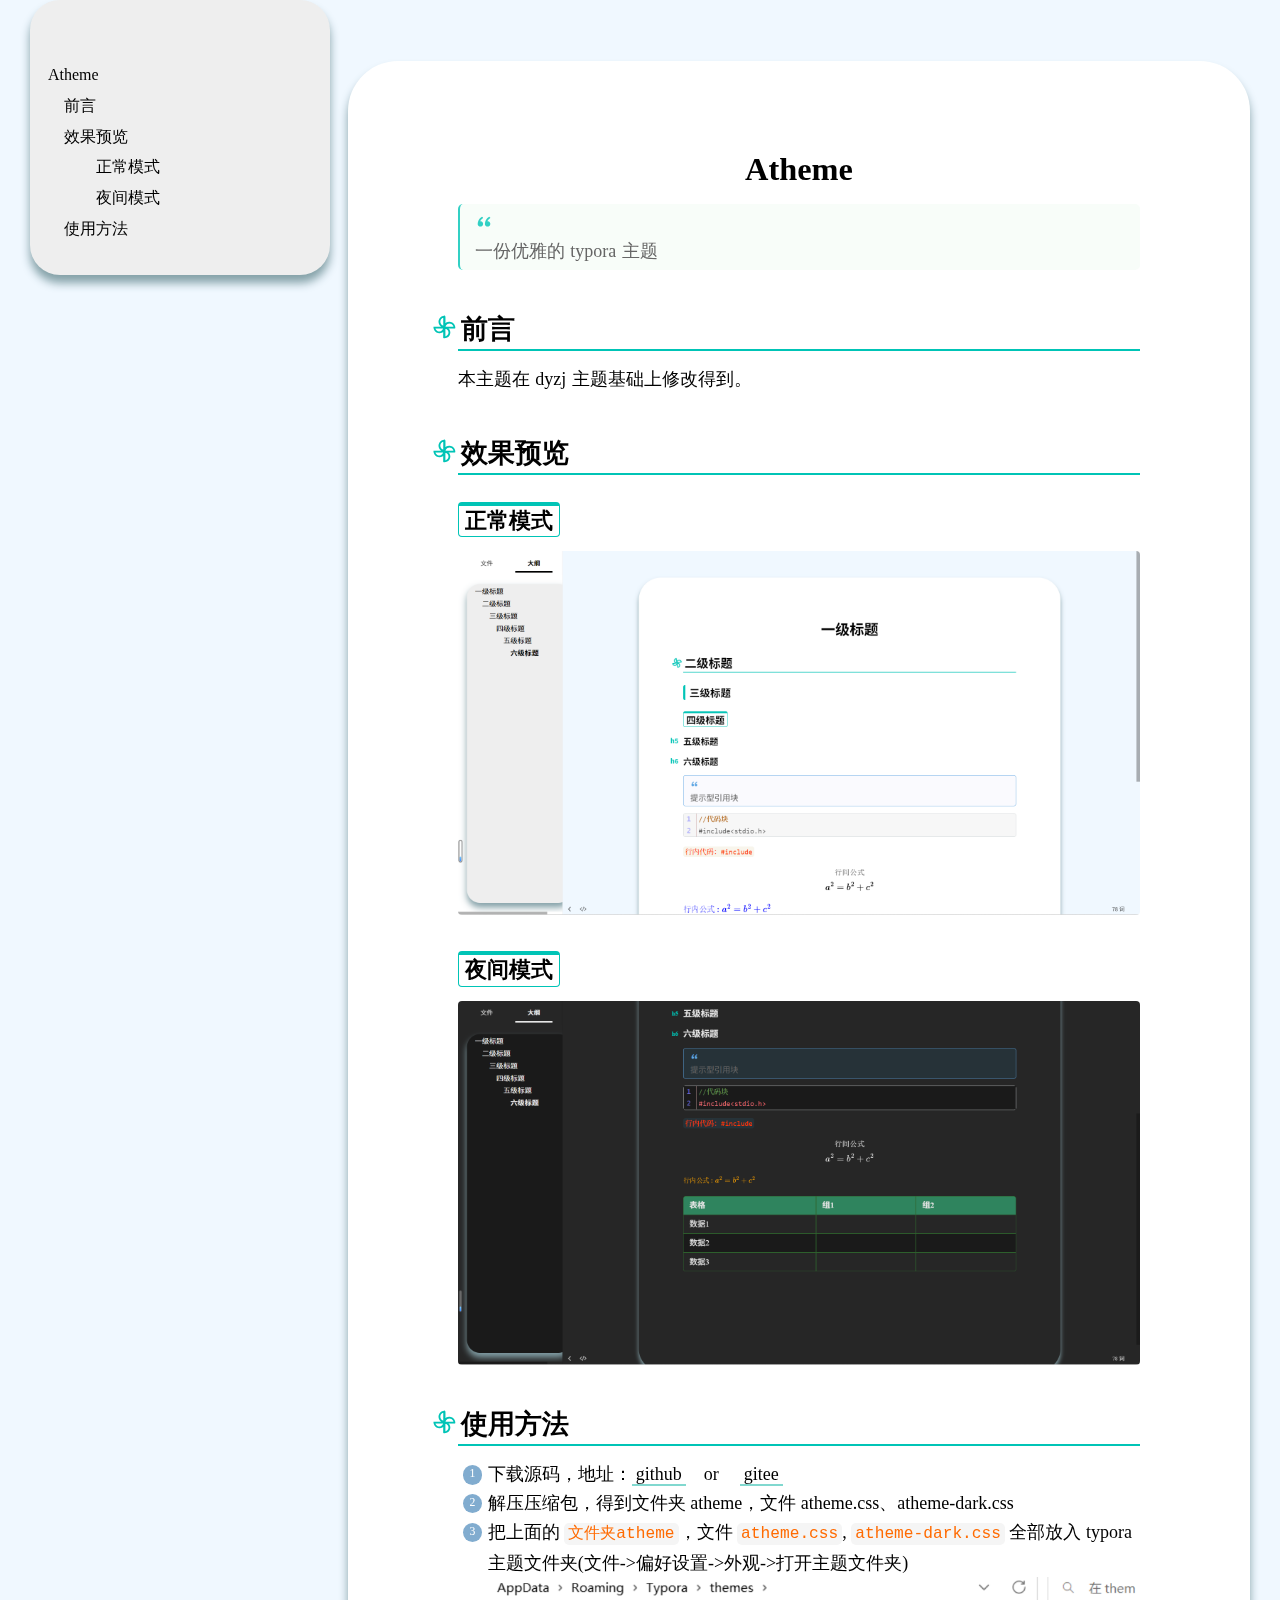
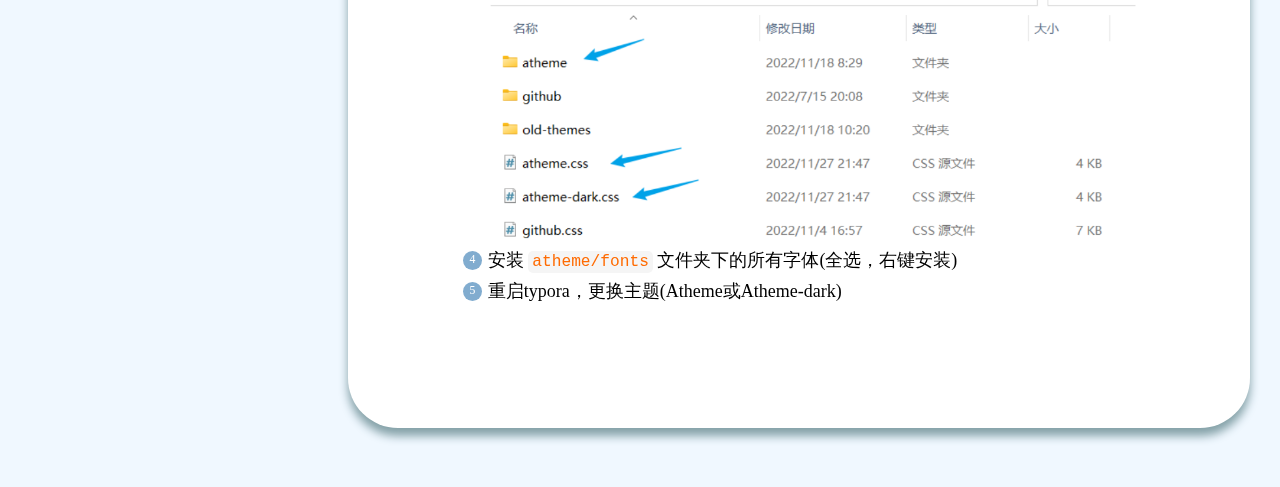
==== commit b7a14a7d: "update" ====
--- a/atheme.html
+++ b/atheme.html
@@ -2,7 +2,7 @@
 <html>
 <head>
 <meta charset='UTF-8'><meta name='viewport' content='width=device-width initial-scale=1'>
-
+<link rel="icon" href="https://liano.top/img/avatar.png" sizes="16x16">
 <style type='text/css'>html {overflow-x: initial !important;}:root { --bg-color:#ffffff; --text-color:#333333; --select-text-bg-color:#B5D6FC; --select-text-font-color:auto; --monospace:"Lucida Console",Consolas,"Courier",monospace; --title-bar-height:20px; }
 .mac-os-11 { --title-bar-height:28px; }
 html { font-size: 14px; background-color: var(--bg-color); color: var(--text-color); font-family: "Helvetica Neue", Helvetica, Arial, sans-serif; -webkit-font-smoothing: antialiased; }
@@ -468,7 +468,7 @@
     font-weight: 500;
 }
 blockquote:hover {
-    box-shadow: #84A1A8 0px 8px 10px;
+    box-shadow: #84A1A8 0px 4px 6px;
     border-left: 3px solid var(--focus-color);
 }
 blockquote:hover:before {
@@ -533,7 +533,7 @@
     border: 1px solid #d0d5d7;
 }
 .md-fences:hover {
-    box-shadow: #84A1A8 0px 8px 10px;
+    box-shadow: #84A1A8 0px 4px 6px;
 }
 .CodeMirror-gutters {
     border-right: 1px solid rgb(199, 159, 159);
@@ -583,6 +583,9 @@
     color: var(--code-color);
     background-color: var(--codebg-color);
 }
+#write code:hover {
+    box-shadow: #84A1A8 0px 2px 3px;
+}
 /* 分割线 */
 hr {
     width: 80%;
@@ -616,7 +619,7 @@
     border-radius: 5px;
 }
 img:hover {
-    box-shadow: #84A1A8 0px 10px 15px;
+    box-shadow: #84A1A8 0px 4px 6px;
 }
 .md-tag {
     color: inherit;
@@ -631,7 +634,7 @@
 .outline-content {
     background-color: var(--sidebarbg-color);
     border-radius: 30px;
-    box-shadow: #84A1A8 0px 10px 15px;
+    box-shadow: #84A1A8 0px 8px 10px;
 }
 .outline-item {
     font-size: 16px;
@@ -746,8 +749,8 @@
     --atext-color: black;/* 超链接文本颜色（黑色） */
     --ahover-color: #ffffffe6;/* 超链接悬停文本颜色（白色） */
     --abottom-color: #81d8cf;/* 超链接下划线颜色（青色） */
-    --code-color: #ff3502;/* 行内代码前景色（红色） */
-    --codebg-color: #f8f5ec;/* 行内代码背景色（淡红） */
+    --code-color: #ff6b02;/* 行内代码前景色（红色） */
+    --codebg-color: rgb(245, 245, 245);/* 行内代码背景色（灰色） */
     --highlight-color: red;/* 高亮文本前景色（红色） */
     --highlightbg-color: yellow; /* 高亮文本背景色（黄色） */
     --split-color: #00c4b6;/* 分割线颜色（绿色） */
